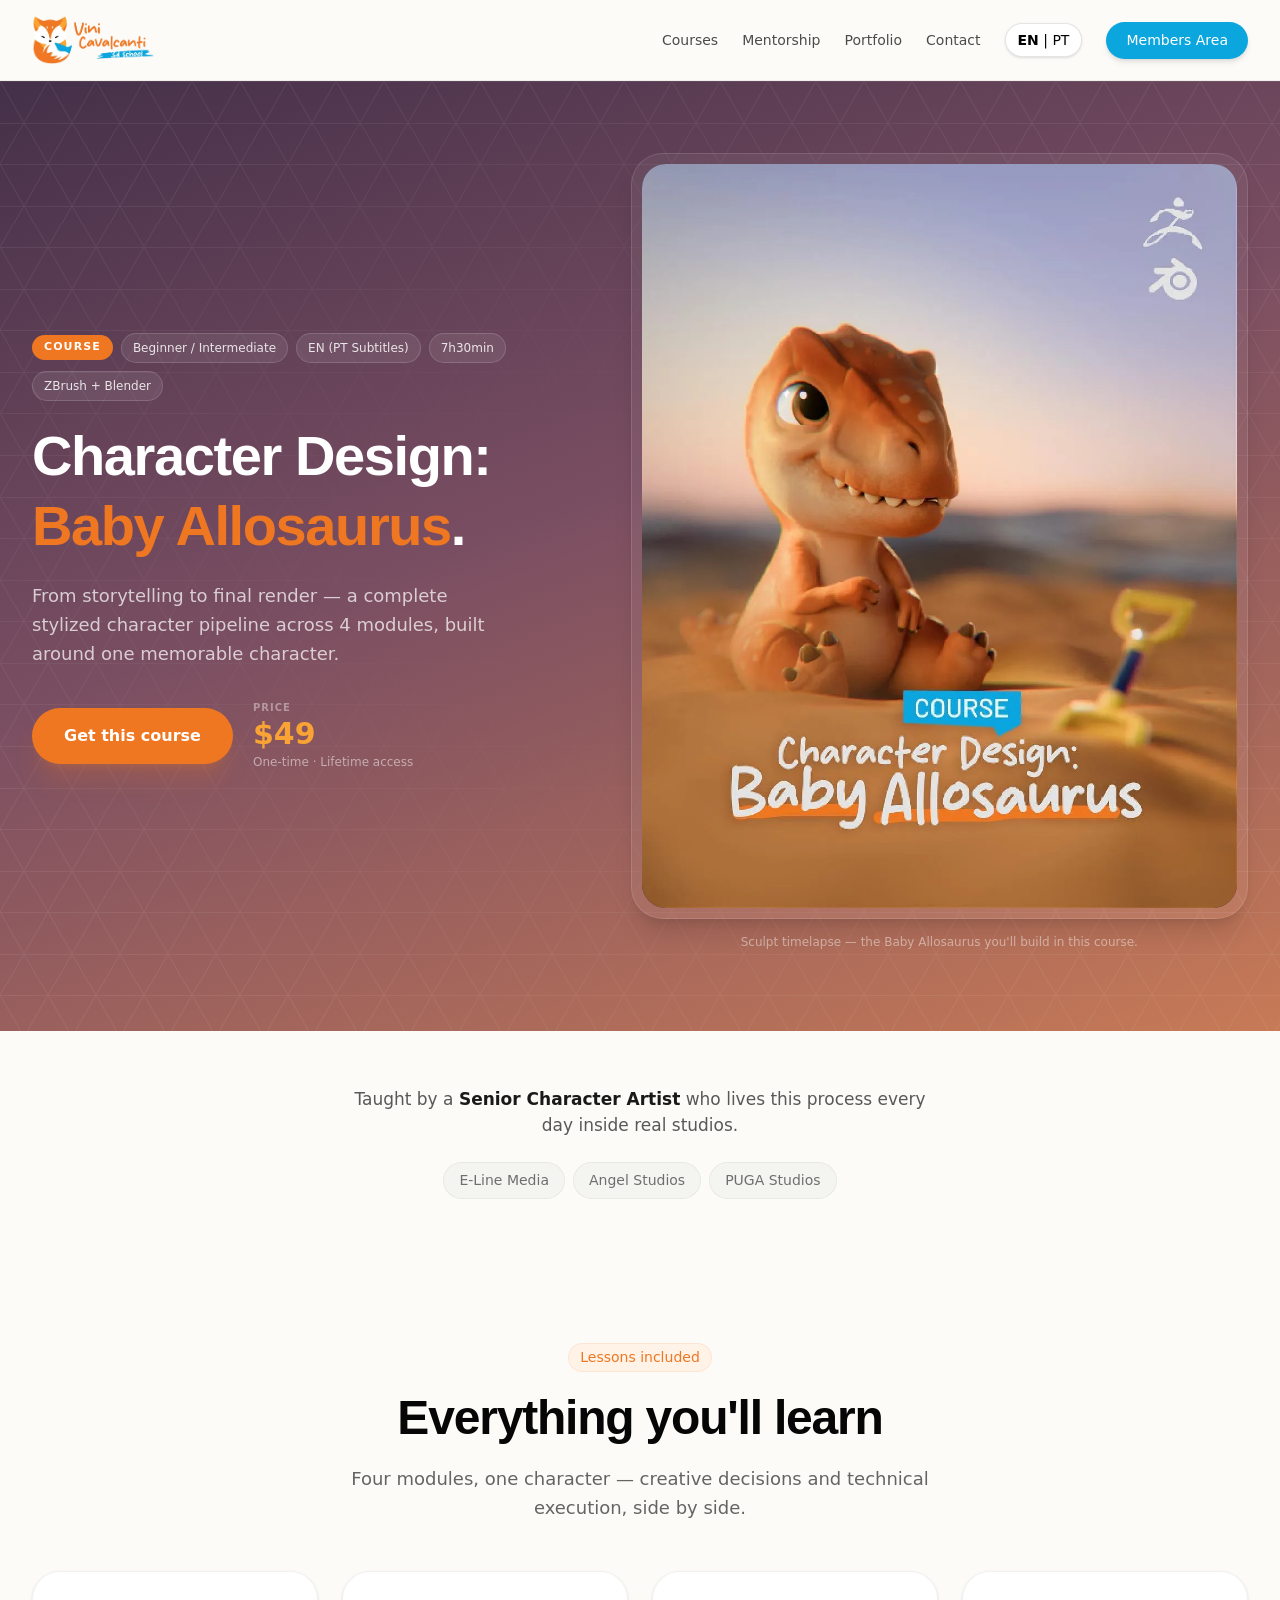
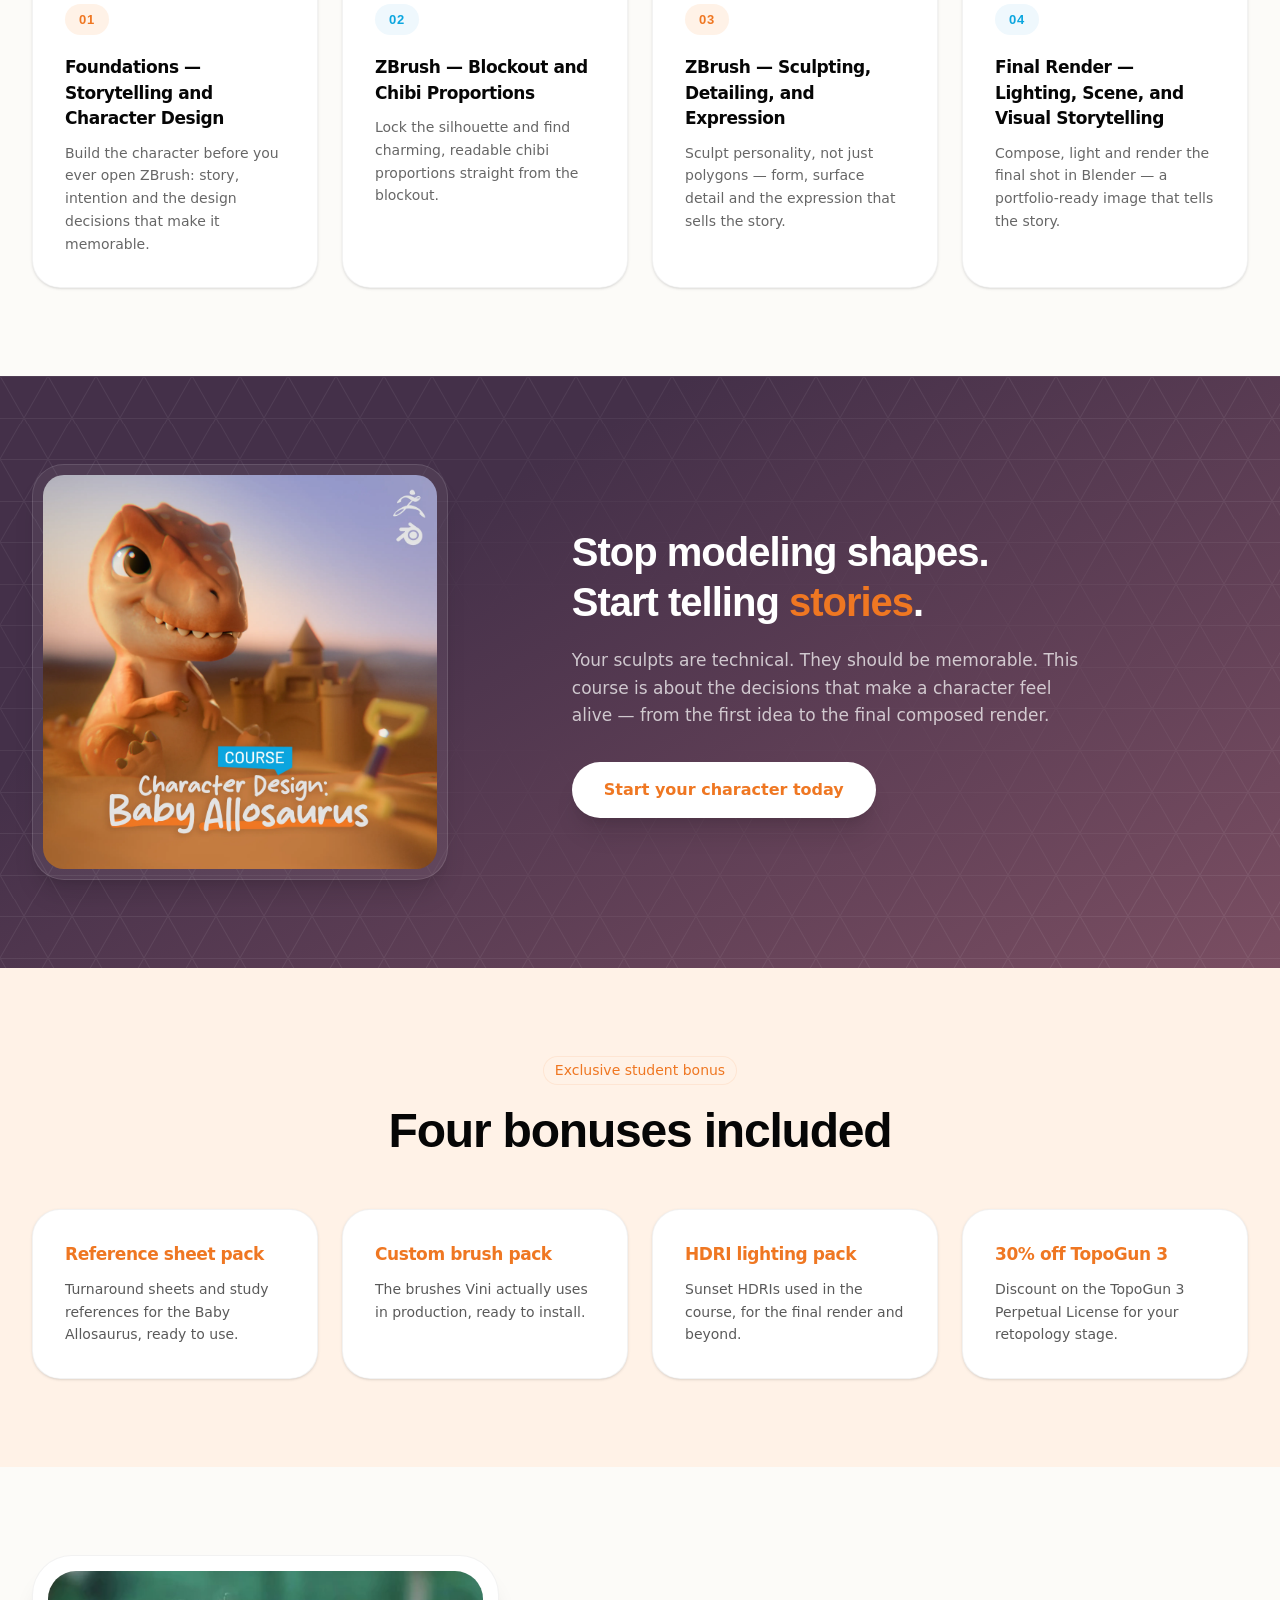
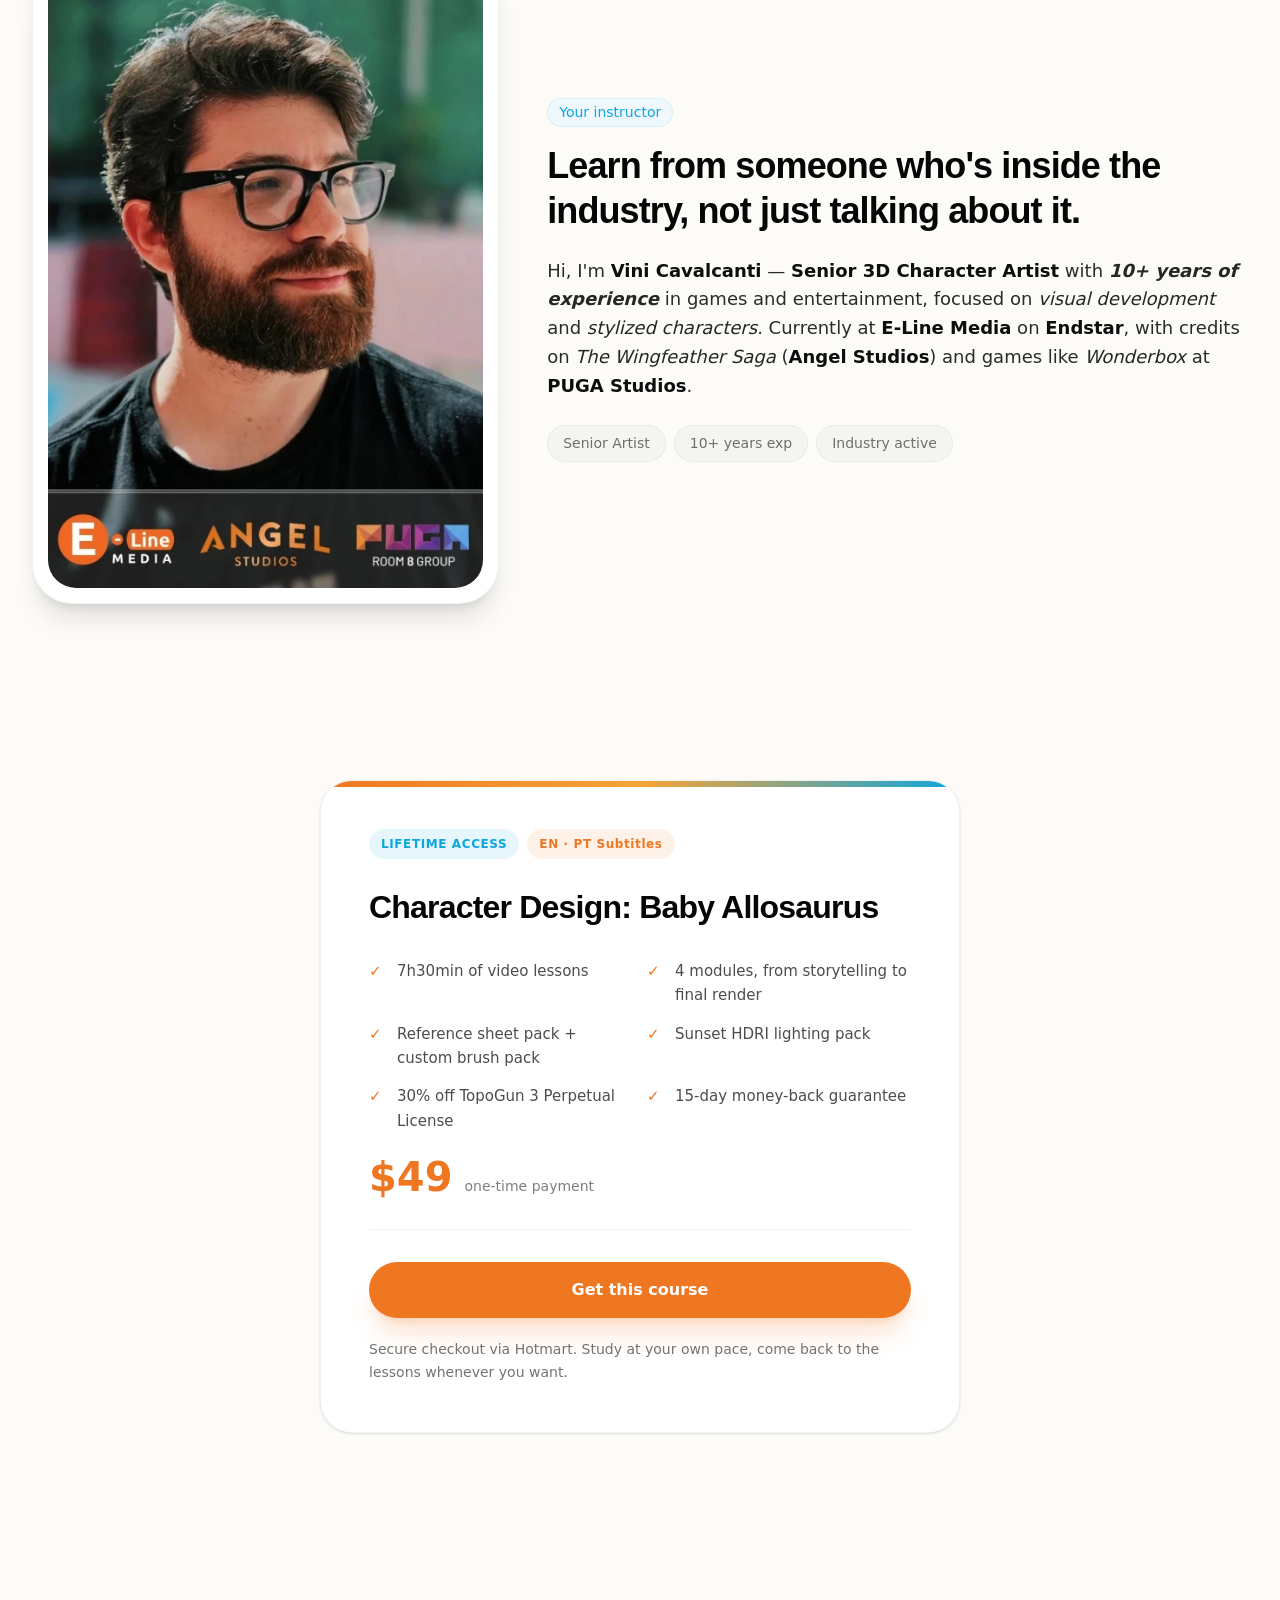
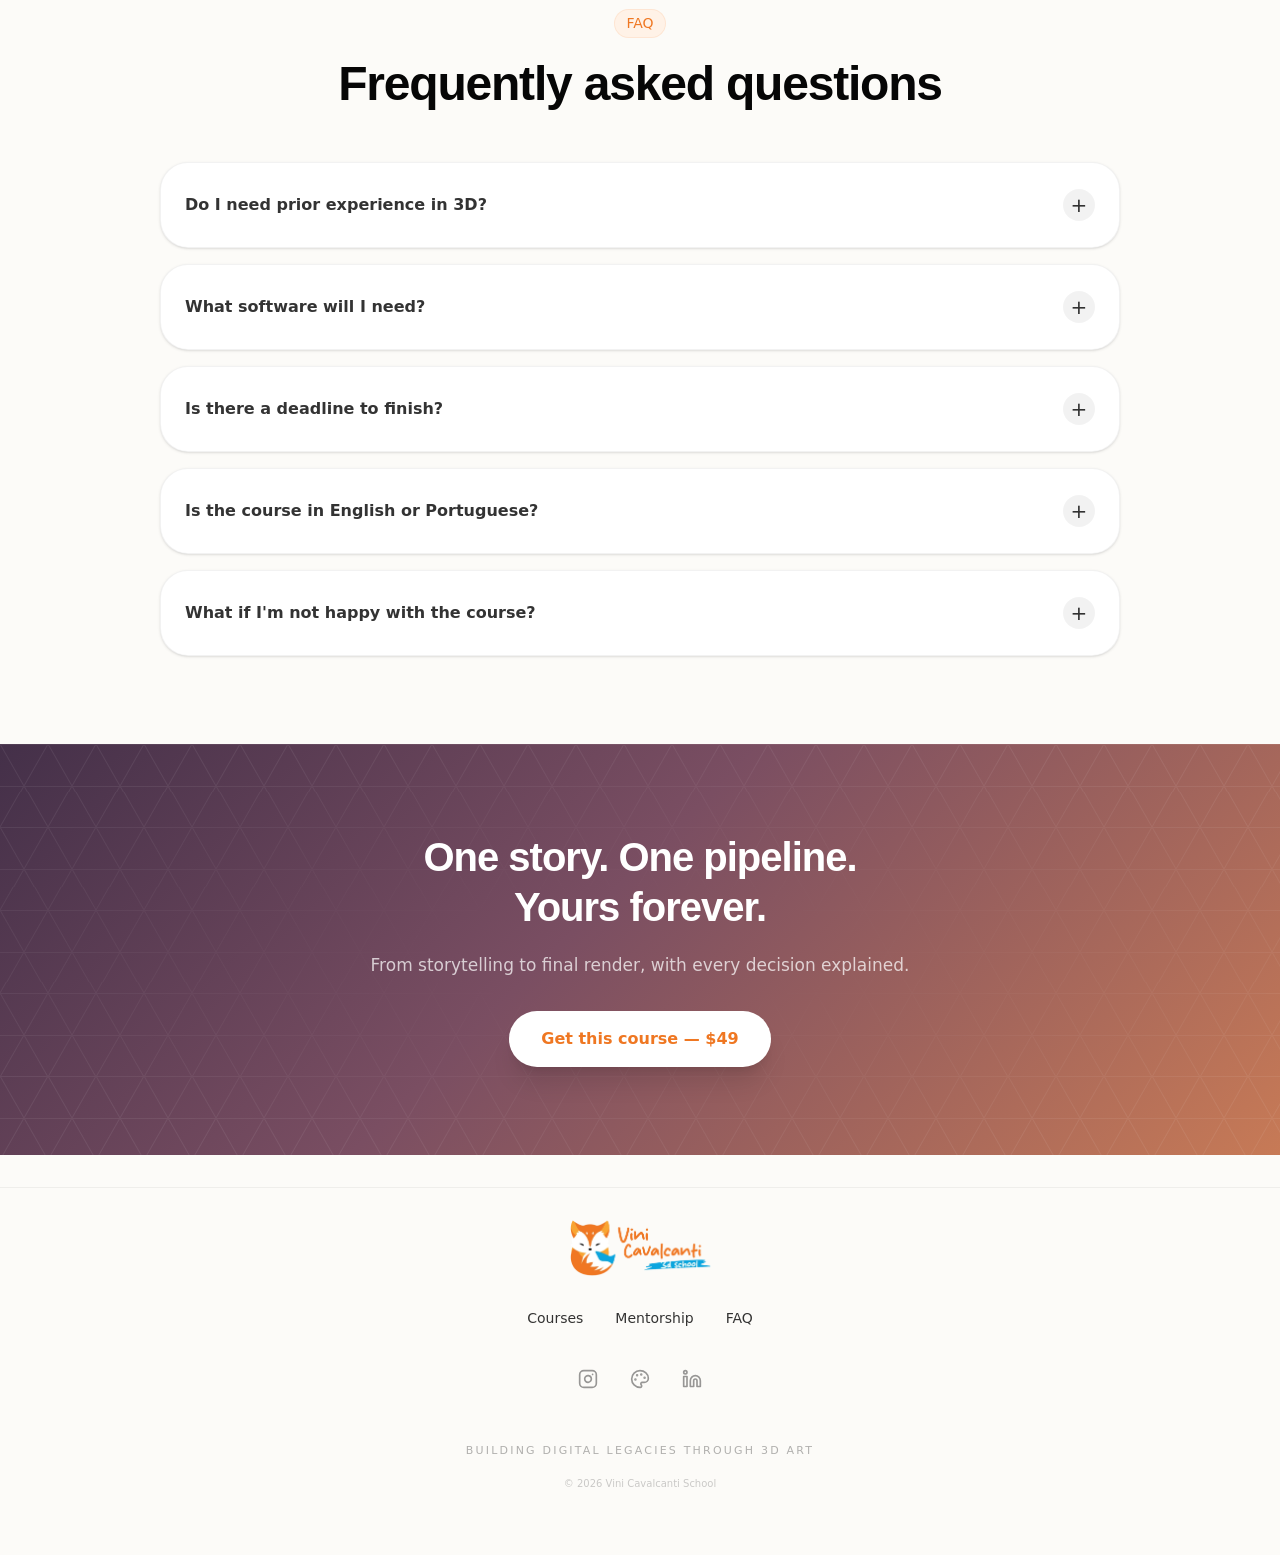
==== courses/character-design-baby-allosaurus/index.html @ b0a955a3 "feat: hard-block non-PageView fbq events at the source with pixel wrapper Co-Authored-By: Claude Fab" ====
<!DOCTYPE html>
<html lang="en">
<head>
  <meta charset="UTF-8">
  <meta name="viewport" content="width=device-width, initial-scale=1.0">
  <title>Character Design: Baby Allosaurus | Vini Cavalcanti School</title>
  <meta name="description" content="From storytelling to final render, a complete stylized character pipeline across 4 modules. Taught by Senior Character Artist Vini Cavalcanti.">
  <meta name="author" content="Vini Cavalcanti">

  <!-- Open Graph -->
  <meta property="og:type" content="website">
  <meta property="og:title" content="Character Design: Baby Allosaurus | Vini Cavalcanti School">
  <meta property="og:description" content="From storytelling to final render, a complete stylized character pipeline across 4 modules.">
  <meta property="og:image" content="images/Cover.webp">
  <meta property="twitter:card" content="summary_large_image">
  <meta property="twitter:title" content="Character Design: Baby Allosaurus | Vini Cavalcanti School">
  <meta property="twitter:description" content="From storytelling to final render, a complete stylized character pipeline across 4 modules.">

  <link rel="icon" type="image/png" href="images/favicon_vini_cavalcanti.png">

  <link rel="preload" href="fonts/inter-400.woff2" as="font" type="font/woff2" crossorigin>
  <link rel="preload" href="fonts/inter-600.woff2" as="font" type="font/woff2" crossorigin>
  <link rel="preload" href="fonts/outfit-700.woff2" as="font" type="font/woff2" crossorigin>
  <link rel="stylesheet" href="css/styles.css">

  <script type="application/ld+json">
  {
    "@context": "https://schema.org",
    "@type": "Course",
    "name": "Character Design: Baby Allosaurus",
    "description": "From storytelling to final render, a complete stylized character pipeline across 4 modules.",
    "provider": {
      "@type": "EducationalOrganization",
      "name": "Vini Cavalcanti School",
      "url": "https://vinicavalcanti.com"
    },
    "inLanguage": "en",
    "availableLanguage": ["en", "pt"]
  }
  </script>
<!-- Meta Pixel Code -->
<script>
if (window.location.hostname === 'vinicavalcanti.com' || window.location.hostname.endsWith('.vinicavalcanti.com')) {
!function(f,b,e,v,n,t,s)
{if(f.fbq)return;n=f.fbq=function(){n.callMethod?
n.callMethod.apply(n,arguments):n.queue.push(arguments)};
if(!f._fbq)f._fbq=n;n.push=n;n.loaded=!0;n.version='2.0';
n.queue=[];t=b.createElement(e);t.async=!0;
t.src=v;s=b.getElementsByTagName(e)[0];
s.parentNode.insertBefore(t,s)}(window, document,'script',
'https://connect.facebook.net/en_US/fbevents.js');
fbq('init', '999436976070756');
fbq('track', 'PageView');
(function() {
  var _fbq = window.fbq;
  window.fbq = function() {
    if (arguments[0] === 'track' && arguments[1] !== 'PageView') return;
    return _fbq.apply(this, arguments);
  };
  for (var k in _fbq) { window.fbq[k] = _fbq[k]; }
})();
}
</script>
<noscript><img height="1" width="1" style="display:none"
src="https://www.facebook.com/tr?id=999436976070756&ev=PageView&noscript=1"
/></noscript>
<!-- End Meta Pixel Code -->
<!-- Google tag (gtag.js) -->
<script async src="https://www.googletagmanager.com/gtag/js?id=G-ZQB2W7YE9M"></script>
<script>
  window.dataLayer = window.dataLayer || [];
  function gtag(){dataLayer.push(arguments);}
  gtag('js', new Date());
  gtag('config', 'G-ZQB2W7YE9M');
</script>
</head>
<body>

<!-- SECTION: header (replica of vinicavalcanti.com root header) -->
<header class="site-header">
  <nav class="container site-header__nav" aria-label="Main navigation">
    <a href="../../" class="site-header__logo" id="nav-logo-link">
      <img src="../../images/logo_vini_cavalcanti_3D.webp" alt="Vini Cavalcanti School" width="180" height="48" loading="eager" fetchpriority="high" decoding="async">
    </a>
    <div class="site-header__links" id="site-nav-links">
      <a href="../../#courses" id="nav-link-courses">Courses</a>
      <a href="../../#mentorship" id="nav-link-mentorship">Mentorship</a>
      <a href="https://www.artstation.com/viniciuscavalcanti" id="nav-link-portfolio" target="_blank" rel="noopener noreferrer">Portfolio</a>
      <a href="../../#contact" id="nav-link-contact">Contact</a>
      <button class="site-header__lang" type="button">EN | PT</button>
      <a href="https://hotmart.com/en/club/vini-cavalcanti" id="nav-members-desktop" class="btn btn--members" target="_blank" rel="noopener noreferrer">Members Area</a>
    </div>
    <button class="site-header__burger" id="nav-burger" type="button" aria-label="Open menu" aria-expanded="false" aria-controls="mobile-menu">
      <svg xmlns="http://www.w3.org/2000/svg" width="24" height="24" viewBox="0 0 24 24" fill="none" stroke="currentColor" stroke-width="2" stroke-linecap="round" stroke-linejoin="round" aria-hidden="true"><path d="M4 5h16"></path><path d="M4 12h16"></path><path d="M4 19h16"></path></svg>
    </button>
  </nav>
  <div class="site-header__mobile" id="mobile-menu" hidden>
    <a href="../../#courses">Courses</a>
    <a href="../../#mentorship">Mentorship</a>
    <a href="https://www.artstation.com/viniciuscavalcanti" target="_blank" rel="noopener noreferrer">Portfolio</a>
    <a href="../../#contact">Contact</a>
    <a href="https://hotmart.com/en/club/vini-cavalcanti" class="btn btn--members" target="_blank" rel="noopener noreferrer">Members Area</a>
    <button class="site-header__lang" type="button">EN | PT</button>
  </div>
</header>

<main>

<!-- SECTION: hero (sunset course color, autoplay timelapse) -->
<section class="hero section--pattern-light">
  <div class="container hero__grid">
    <div class="hero__content reveal">
      <div class="hero__badges">
        <span class="eyebrow eyebrow--course">Course</span>
        <span class="badge badge--hero">Beginner / Intermediate</span>
        <span class="badge badge--hero">EN (PT Subtitles)</span>
        <span class="badge badge--hero">7h30min</span>
        <span class="badge badge--hero">ZBrush + Blender</span>
      </div>
      <h1 class="h-display">Character Design: <span class="accent-orange">Baby Allosaurus</span>.</h1>
      <p class="hero__sub">From storytelling to final render — a complete stylized character pipeline across 4 modules, built around one memorable character.</p>
      <div class="hero__cta-row">
        <a href="https://pay.hotmart.com/M105761103N?sck=lp_allosaurus" id="hero-buy" class="btn btn--primary" target="_blank" rel="noopener noreferrer">Get this course</a>
        <div class="hero__price">
          <span class="hero__price-label">Price</span>
          <span class="hero__price-value">$49</span>
          <span class="hero__price-note">One-time · Lifetime access</span>
        </div>
      </div>
    </div>
    <div class="hero__media reveal">
      <div class="video-frame video-frame--hero">
        <video autoplay muted loop playsinline preload="metadata" poster="images/Cover.webp" aria-label="Sculpting timelapse of the Baby Allosaurus character created in the course">
          <source src="images/Ad_Video_Timelapse.mp4" type="video/mp4">
        </video>
      </div>
      <p class="hero__media-caption">Sculpt timelapse — the Baby Allosaurus you'll build in this course.</p>
    </div>
  </div>
</section>

<!-- SECTION: studios (authority strip) -->
<section class="section section--compact studios">
  <div class="container reveal">
    <p class="studios__line">Taught by a <strong>Senior Character Artist</strong> who lives this process every day inside real studios.</p>
    <div class="studios__row">
      <span>E-Line Media</span>
      <span>Angel Studios</span>
      <span>PUGA Studios</span>
    </div>
  </div>
</section>

<!-- SECTION: modules (lessons included) -->
<section class="section" id="modules">
  <div class="container">
    <div class="section__head reveal">
      <span class="eyebrow eyebrow--orange">Lessons included</span>
      <h2 class="h-display">Everything you'll learn</h2>
      <p class="section__lead">Four modules, one character — creative decisions and technical execution, side by side.</p>
    </div>
    <div class="grid-4">
      <article class="card module-card reveal">
        <span class="module-card__num">01</span>
        <h3>Foundations — Storytelling and Character Design</h3>
        <p>Build the character before you ever open ZBrush: story, intention and the design decisions that make it memorable.</p>
      </article>
      <article class="card module-card module-card--blue reveal">
        <span class="module-card__num">02</span>
        <h3>ZBrush — Blockout and Chibi Proportions</h3>
        <p>Lock the silhouette and find charming, readable chibi proportions straight from the blockout.</p>
      </article>
      <article class="card module-card reveal">
        <span class="module-card__num">03</span>
        <h3>ZBrush — Sculpting, Detailing, and Expression</h3>
        <p>Sculpt personality, not just polygons — form, surface detail and the expression that sells the story.</p>
      </article>
      <article class="card module-card module-card--blue reveal">
        <span class="module-card__num">04</span>
        <h3>Final Render — Lighting, Scene, and Visual Storytelling</h3>
        <p>Compose, light and render the final shot in Blender — a portfolio-ready image that tells the story.</p>
      </article>
    </div>
  </div>
</section>

<!-- SECTION: identity (statement + render) -->
<section class="section section--navy section--pattern-light identity">
  <div class="container identity__grid">
    <div class="identity__media reveal">
      <img src="images/AD_BabyAllosaurus_Square.webp" alt="Final render of the Baby Allosaurus character created in the course" width="600" height="600" loading="lazy" decoding="async">
    </div>
    <div class="identity__body reveal">
      <h2 class="h-display">Stop modeling shapes.<br>Start telling <span class="accent-orange">stories</span>.</h2>
      <p>Your sculpts are technical. They should be memorable. This course is about the decisions that make a character feel alive — from the first idea to the final composed render.</p>
      <a href="https://pay.hotmart.com/M105761103N?sck=lp_allosaurus" class="btn btn--inverse" target="_blank" rel="noopener noreferrer">Start your character today</a>
    </div>
  </div>
</section>

<!-- SECTION: bonuses -->
<section class="section section--orange" id="bonuses">
  <div class="container">
    <div class="section__head reveal">
      <span class="eyebrow eyebrow--orange">Exclusive student bonus</span>
      <h2 class="h-display">Four bonuses included</h2>
    </div>
    <div class="grid-4">
      <article class="card bonus-card reveal">
        <h3>Reference sheet pack</h3>
        <p>Turnaround sheets and study references for the Baby Allosaurus, ready to use.</p>
      </article>
      <article class="card bonus-card reveal">
        <h3>Custom brush pack</h3>
        <p>The brushes Vini actually uses in production, ready to install.</p>
      </article>
      <article class="card bonus-card reveal">
        <h3>HDRI lighting pack</h3>
        <p>Sunset HDRIs used in the course, for the final render and beyond.</p>
      </article>
      <article class="card bonus-card reveal">
        <h3>30% off TopoGun 3</h3>
        <p>Discount on the TopoGun 3 Perpetual License for your retopology stage.</p>
      </article>
    </div>
  </div>
</section>

<!-- SECTION: instructor -->
<section class="section instructor" id="instructor">
  <div class="container instructor__grid">
    <div class="instructor__photo reveal">
      <img src="images/about_vini_photo.webp" alt="Vini Cavalcanti, Senior 3D Character Artist" width="490" height="760" loading="lazy" decoding="async">
    </div>
    <div class="instructor__body reveal">
      <span class="eyebrow eyebrow--blue">Your instructor</span>
      <h2 class="h-display">Learn from someone who's inside the industry, not just talking about it.</h2>
      <p class="instructor__bio">Hi, I'm <span class="accent-orange"><strong>Vini Cavalcanti</strong></span> — <strong>Senior 3D Character Artist</strong> with <strong><em>10+ years of experience</em></strong> in games and entertainment, focused on <em>visual development</em> and <em>stylized characters</em>. Currently at <strong>E-Line Media</strong> on <strong>Endstar</strong>, with credits on <em>The Wingfeather Saga</em> (<strong>Angel Studios</strong>) and games like <em>Wonderbox</em> at <strong>PUGA Studios</strong>.</p>
      <div class="instructor__pills">
        <span>Senior Artist</span>
        <span>10+ years exp</span>
        <span>Industry active</span>
      </div>
    </div>
  </div>
</section>

<!-- SECTION: pricing -->
<section class="section" id="pricing">
  <div class="container pricing">
    <div class="card card--lg pricing__card reveal">
      <div class="pricing__badges">
        <span class="badge badge--limited">Lifetime access</span>
        <span class="badge badge--oneonone">EN · PT Subtitles</span>
      </div>
      <h3>Character Design: Baby Allosaurus</h3>
      <ul class="pricing__includes">
        <li>7h30min of video lessons</li>
        <li>4 modules, from storytelling to final render</li>
        <li>Reference sheet pack + custom brush pack</li>
        <li>Sunset HDRI lighting pack</li>
        <li>30% off TopoGun 3 Perpetual License</li>
        <li>15-day money-back guarantee</li>
      </ul>
      <div class="pricing__price-row">
        <span class="pricing__price">$49</span>
        <span class="pricing__price-note">one-time payment</span>
      </div>
      <div class="pricing__cta">
        <a href="https://pay.hotmart.com/M105761103N?sck=lp_allosaurus" id="pricing-buy" class="btn btn--primary" target="_blank" rel="noopener noreferrer">Get this course</a>
      </div>
      <p class="pricing__scarcity">Secure checkout via Hotmart. Study at your own pace, come back to the lessons whenever you want.</p>
    </div>
  </div>
</section>

<!-- SECTION: faq -->
<section class="section faq" id="faq">
  <div class="container">
    <div class="section__head reveal">
      <span class="eyebrow eyebrow--orange">FAQ</span>
      <h2 class="h-display">Frequently asked questions</h2>
    </div>
    <div class="faq__list">
      <details class="faq__item reveal">
        <summary>Do I need prior experience in 3D? <span class="faq__icon">+</span></summary>
        <p class="faq__answer">The course is designed for beginner and intermediate artists. Basic familiarity with ZBrush navigation helps, but every creative and technical decision is explained step by step.</p>
      </details>
      <details class="faq__item reveal">
        <summary>What software will I need? <span class="faq__icon">+</span></summary>
        <p class="faq__answer">ZBrush for sculpting and Blender (free) for the final scene and render. The TopoGun 3 discount is a bonus for when you move into retopology — it's not needed to follow the lessons.</p>
      </details>
      <details class="faq__item reveal">
        <summary>Is there a deadline to finish? <span class="faq__icon">+</span></summary>
        <p class="faq__answer">No. After purchase, access is lifetime. Study at your own pace and come back to the content as many times as you want.</p>
      </details>
      <details class="faq__item reveal">
        <summary>Is the course in English or Portuguese? <span class="faq__icon">+</span></summary>
        <p class="faq__answer">The lessons are in English with Portuguese subtitles.</p>
      </details>
      <details class="faq__item reveal">
        <summary>What if I'm not happy with the course? <span class="faq__icon">+</span></summary>
        <p class="faq__answer">You have a 15-day money-back guarantee after purchase — plenty of time to explore the content and decide whether it's the right fit for you.</p>
      </details>
    </div>
  </div>
</section>

<!-- SECTION: final-cta -->
<section class="section final-cta final-cta--band section--pattern-light">
  <div class="container reveal">
    <h2 class="h-display">One story. One pipeline.<br>Yours forever.</h2>
    <p>From storytelling to final render, with every decision explained.</p>
    <div class="final-cta__row">
      <a href="https://pay.hotmart.com/M105761103N?sck=lp_allosaurus" id="final-buy" class="btn btn--inverse" target="_blank" rel="noopener noreferrer">Get this course — $49</a>
    </div>
  </div>
</section>

</main>

<!-- SECTION: footer (replica of vinicavalcanti.com root footer) -->
<footer class="site-footer">
  <div class="container site-footer__inner">
    <img src="images/logo_vini_cavalcanti_3D.webp" alt="Vini Cavalcanti School" class="site-footer__logo" width="180" height="56" loading="lazy" decoding="async">
    <div class="site-footer__links">
      <a href="https://vinicavalcanti.com/#courses">Courses</a>
      <a href="https://vinicavalcanti.com/#mentorship">Mentorship</a>
      <a href="https://vinicavalcanti.com/#faq">FAQ</a>
    </div>
    <div class="site-footer__social">
      <a href="https://www.instagram.com/vinicavalcntiart" aria-label="Instagram" title="Instagram" target="_blank" rel="noopener noreferrer">
        <svg xmlns="http://www.w3.org/2000/svg" width="20" height="20" viewBox="0 0 24 24" fill="none" stroke="currentColor" stroke-width="2" stroke-linecap="round" stroke-linejoin="round" aria-hidden="true"><rect width="20" height="20" x="2" y="2" rx="5" ry="5"></rect><path d="M16 11.37A4 4 0 1 1 12.63 8 4 4 0 0 1 16 11.37z"></path><line x1="17.5" x2="17.51" y1="6.5" y2="6.5"></line></svg>
      </a>
      <a href="https://www.artstation.com/viniciuscavalcanti" aria-label="ArtStation" title="ArtStation" target="_blank" rel="noopener noreferrer">
        <svg xmlns="http://www.w3.org/2000/svg" width="20" height="20" viewBox="0 0 24 24" fill="none" stroke="currentColor" stroke-width="2" stroke-linecap="round" stroke-linejoin="round" aria-hidden="true"><path d="M12 22a1 1 0 0 1 0-20 10 9 0 0 1 10 9 5 5 0 0 1-5 5h-2.25a1.75 1.75 0 0 0-1.4 2.8l.3.4a1.75 1.75 0 0 1-1.4 2.8z"></path><circle cx="13.5" cy="6.5" r=".5" fill="currentColor"></circle><circle cx="17.5" cy="10.5" r=".5" fill="currentColor"></circle><circle cx="6.5" cy="12.5" r=".5" fill="currentColor"></circle><circle cx="8.5" cy="7.5" r=".5" fill="currentColor"></circle></svg>
      </a>
      <a href="https://www.linkedin.com/in/vinicavalcnti" aria-label="LinkedIn" title="LinkedIn" target="_blank" rel="noopener noreferrer">
        <svg xmlns="http://www.w3.org/2000/svg" width="20" height="20" viewBox="0 0 24 24" fill="none" stroke="currentColor" stroke-width="2" stroke-linecap="round" stroke-linejoin="round" aria-hidden="true"><path d="M16 8a6 6 0 0 1 6 6v7h-4v-7a2 2 0 0 0-2-2 2 2 0 0 0-2 2v7h-4v-7a6 6 0 0 1 6-6z"></path><rect width="4" height="12" x="2" y="9"></rect><circle cx="4" cy="4" r="2"></circle></svg>
      </a>
    </div>
    <div class="site-footer__tagline">Building Digital Legacies through 3D Art</div>
    <div class="site-footer__copy">© 2026 Vini Cavalcanti School</div>
  </div>
</footer>

<!-- SECTION: sticky-cta (mobile) -->
<div class="sticky-cta" id="sticky-cta" hidden>
  <div class="sticky-cta__price">
    <span class="sticky-cta__label">Baby Allosaurus course</span>
    <span class="sticky-cta__value">$49</span>
  </div>
  <a href="https://pay.hotmart.com/M105761103N?sck=lp_allosaurus" class="btn btn--primary btn--sm" target="_blank" rel="noopener noreferrer">Get this course</a>
</div>

<script src="js/main.js" defer></script>
<script src="js/i18n.js" defer></script>
<script src="js/tracking-params.js" defer></script>
</body>
</html>
---- courses/character-design-baby-allosaurus/css/styles.css ----
/* ================================================================================
   Vini Cavalcanti School — Character Design: Baby Allosaurus Landing Page
   Design tokens extracted from vinicavalcanti.com root CSS.
   Course-specific sunset tokens sampled from the Baby Allosaurus ad set (dusk purple to sunset orange).
   DO NOT change token values without authorization. See AI-STUDIO.md.
   ================================================================================ */

/* SECTION: fonts ----------------------------------------------------------------- */
@font-face { font-family: 'Inter'; font-style: normal; font-weight: 400; font-display: swap; src: url('../fonts/inter-400.woff2') format('woff2'); }
@font-face { font-family: 'Inter'; font-style: normal; font-weight: 500; font-display: swap; src: url('../fonts/inter-500.woff2') format('woff2'); }
@font-face { font-family: 'Inter'; font-style: normal; font-weight: 600; font-display: swap; src: url('../fonts/inter-600.woff2') format('woff2'); }
@font-face { font-family: 'Inter'; font-style: normal; font-weight: 700; font-display: swap; src: url('../fonts/inter-700.woff2') format('woff2'); }
@font-face { font-family: 'Outfit'; font-style: normal; font-weight: 400; font-display: swap; src: url('../fonts/outfit-400.woff2') format('woff2'); }
@font-face { font-family: 'Outfit'; font-style: normal; font-weight: 500; font-display: swap; src: url('../fonts/outfit-500.woff2') format('woff2'); }
@font-face { font-family: 'Outfit'; font-style: normal; font-weight: 600; font-display: swap; src: url('../fonts/outfit-600.woff2') format('woff2'); }
@font-face { font-family: 'Outfit'; font-style: normal; font-weight: 700; font-display: swap; src: url('../fonts/outfit-700.woff2') format('woff2'); }

/* SECTION: design-tokens ---------------------------------------------------------- */
:root {
  /* Colors (root: vinicavalcanti.com — immutable) */
  --color-orange: #EF7722;
  --color-orange-hover: #d9661b;
  --color-orange-soft: #FFF2E7;
  --color-orange-grad-end: #F9A335;
  --color-blue: #0CA6DF;
  --color-blue-hover: #0995c9;
  --color-blue-soft: #EFF8FD;
  --color-blue-grad-end: #7ACEEE;
  --color-bg: #FCFBF8;
  --color-bg-input: #FAFAF8;
  --color-pill: #F5F5F2;
  --color-pill-alt: #F4F4F1;
  --color-white: #ffffff;
  --color-text: #060606;
  --color-body: #2b2b2b;

  /* Course-specific sunset tokens (sampled from Baby Allosaurus ad set: dusk purple -> sunset orange) */
  --color-navy: #7A4E62;
  --color-navy-deep: #443049;
  --color-navy-light: #C77A56;

  /* Typography */
  --font-sans: 'Inter', ui-sans-serif, system-ui, sans-serif;
  --font-display: 'Outfit', sans-serif;
  --tracking-tight: -0.025em;
  --tracking-wider: 0.05em;
  --tracking-widest: 0.1em;
  --leading-tight: 1.25;
  --leading-relaxed: 1.625;
  --leading-body: 1.6;

  /* Radii */
  --radius-card: 28px;
  --radius-card-lg: 32px;
  --radius-pill: 9999px;

  /* Shadows */
  --shadow-sm: 0 1px 3px 0 rgba(0,0,0,.1), 0 1px 2px -1px rgba(0,0,0,.1);
  --shadow-md: 0 4px 6px -1px rgba(0,0,0,.1), 0 2px 4px -2px rgba(0,0,0,.1);
  --shadow-lg: 0 10px 15px -3px rgba(0,0,0,.1), 0 4px 6px -4px rgba(0,0,0,.1);
  --shadow-xl: 0 20px 25px -5px rgba(0,0,0,.1), 0 8px 10px -6px rgba(0,0,0,.1);
  --shadow-orange: 0 20px 25px -5px rgba(239,119,34,.2), 0 8px 10px -6px rgba(239,119,34,.2);

  --max-w: 80rem; /* 7xl */
}

/* SECTION: base -------------------------------------------------------------------- */
*, *::before, *::after { box-sizing: border-box; margin: 0; padding: 0; }
html { scroll-behavior: smooth; -webkit-text-size-adjust: 100%; }
body {
  background: var(--color-bg);
  color: var(--color-text);
  font-family: var(--font-sans);
  line-height: 1.5;
  -webkit-font-smoothing: antialiased;
  -moz-osx-font-smoothing: grayscale;
}
img { display: block; max-width: 100%; height: auto; }
video { display: block; max-width: 100%; height: auto; }
a { color: inherit; text-decoration: none; }
ul { list-style: none; }
::selection { background: rgba(239,119,34,.1); color: var(--color-orange); }

.container {
  max-width: var(--max-w);
  margin-inline: auto;
  padding-inline: 1rem;
}
@media (min-width: 640px) { .container { padding-inline: 1.5rem; } }
@media (min-width: 1024px) { .container { padding-inline: 2rem; } }

/* SECTION: typography utilities ---------------------------------------------------- */
.h-display {
  font-family: var(--font-display);
  font-weight: 600;
  letter-spacing: var(--tracking-tight);
  line-height: var(--leading-tight);
}
.accent-orange { color: var(--color-orange); font-weight: 800; }
.eyebrow {
  display: inline-flex;
  border-radius: var(--radius-pill);
  padding: 0.25rem 0.75rem;
  font-size: 0.75rem;
  font-weight: 500;
}
@media (min-width: 640px) { .eyebrow { font-size: 0.875rem; } }
.eyebrow--blue { background: var(--color-blue-soft); color: var(--color-blue); box-shadow: inset 0 0 0 1px rgba(12,166,223,.1); }
.eyebrow--orange { background: var(--color-orange-soft); color: var(--color-orange); box-shadow: inset 0 0 0 1px rgba(239,119,34,.1); }
.eyebrow--course {
  background: var(--color-orange);
  color: var(--color-white);
  font-weight: 700;
  text-transform: uppercase;
  letter-spacing: var(--tracking-widest);
  font-size: 0.6875rem;
}

/* SECTION: badges ------------------------------------------------------------------- */
.badge {
  display: inline-flex;
  border-radius: var(--radius-pill);
  padding: 0.375rem 0.75rem;
  font-size: 10px;
  font-weight: 700;
  letter-spacing: var(--tracking-wider);
}
@media (min-width: 640px) { .badge { font-size: 0.75rem; } }
.badge--limited { background: rgba(12,166,223,.1); color: var(--color-blue); text-transform: uppercase; }
.badge--oneonone { background: rgba(239,119,34,.1); color: var(--color-orange); }
.badge--hero {
  background: rgba(255,255,255,.08);
  color: rgba(255,255,255,.85);
  box-shadow: inset 0 0 0 1px rgba(255,255,255,.15);
  font-weight: 500;
  letter-spacing: 0;
  font-size: 0.75rem;
}

/* SECTION: buttons ------------------------------------------------------------------ */
.btn {
  display: inline-block;
  border: 0;
  border-radius: var(--radius-pill);
  cursor: pointer;
  text-align: center;
  font-weight: 700;
  white-space: nowrap;
  min-height: 44px;
  transition: all .15s cubic-bezier(.4,0,.2,1);
}
.btn:active { transform: scale(.95); }
.btn--primary {
  background: var(--color-orange);
  color: var(--color-white);
  padding: 1rem 2rem;
  font-size: 1rem;
  box-shadow: var(--shadow-orange);
}
.btn--primary:hover { background: var(--color-orange-hover); transform: scale(1.05); }
.btn--inverse {
  background: var(--color-white);
  color: var(--color-orange);
  padding: 1rem 2rem;
  font-size: 1rem;
  box-shadow: var(--shadow-xl);
}
.btn--inverse:hover { background: var(--color-orange-soft); transform: scale(1.05); }
.btn--members {
  background: var(--color-blue);
  color: var(--color-white);
  padding: 0.5rem 1.25rem;
  font-size: 0.875rem;
  font-weight: 600;
  box-shadow: var(--shadow-md);
  min-height: 0;
}
.btn--members:hover { background: var(--color-blue-hover); box-shadow: var(--shadow-lg); }
.btn--sm { padding: 0.625rem 1.25rem; font-size: 0.875rem; }

/* SECTION: cards --------------------------------------------------------------------- */
.card {
  background: var(--color-white);
  border: 1px solid rgba(0,0,0,.05);
  border-radius: var(--radius-card);
  box-shadow: var(--shadow-sm);
}
.card--lg { border-radius: var(--radius-card-lg); }

/* SECTION: header (root replica) ------------------------------------------------------ */
.site-header {
  position: sticky;
  top: 0;
  z-index: 50;
  border-bottom: 1px solid rgba(0,0,0,.05);
  background: rgba(252,251,248,.95);
  backdrop-filter: blur(12px);
  -webkit-backdrop-filter: blur(12px);
}
.site-header__nav {
  display: flex;
  align-items: center;
  justify-content: space-between;
  padding-block: 0.75rem;
}
@media (min-width: 768px) { .site-header__nav { padding-block: 1rem; } }
.site-header__logo img { height: 2.5rem; width: auto; }
@media (min-width: 640px) { .site-header__logo img { height: 3rem; } }
.site-header__links { display: none; align-items: center; gap: 1.5rem; }
@media (min-width: 768px) { .site-header__links { display: flex; } }
.site-header__links > a {
  font-size: 0.875rem;
  font-weight: 500;
  color: rgba(0,0,0,.7);
  transition: color .15s;
}
.site-header__links > a:hover { color: var(--color-text); }
.site-header__links > a.btn--members { color: var(--color-white); }
.site-header__links > a.btn--members:hover { color: var(--color-white); }
.site-header__lang {
  border-radius: var(--radius-pill);
  border: 1px solid rgba(0,0,0,.1);
  background: var(--color-white);
  padding: 0.5rem 0.75rem;
  font-size: 0.875rem;
  font-family: var(--font-sans);
  box-shadow: var(--shadow-sm);
  cursor: pointer;
  transition: background .15s;
}
.site-header__lang:hover { background: rgba(0,0,0,.05); }
.site-header__burger {
  display: flex;
  border: 0;
  border-radius: 0.5rem;
  padding: 0.75rem;
  background: transparent;
  color: rgba(0,0,0,.7);
  cursor: pointer;
  transition: background .15s;
}
.site-header__burger:hover { background: rgba(0,0,0,.05); }
@media (min-width: 768px) { .site-header__burger { display: none; } }
.site-header__mobile {
  display: flex;
  flex-direction: column;
  gap: 0.25rem;
  padding: 0.5rem 1rem 1rem;
  border-top: 1px solid rgba(0,0,0,.05);
}
.site-header__mobile[hidden] { display: none; }
.site-header__mobile > a {
  padding: 0.75rem 0.5rem;
  font-size: 0.9375rem;
  font-weight: 500;
  color: rgba(0,0,0,.75);
  border-radius: 0.75rem;
}
.site-header__mobile > a:active { background: rgba(0,0,0,.05); }
.site-header__mobile .btn--members { margin-top: 0.5rem; text-align: center; }
.site-header__mobile .site-header__lang { margin-top: 0.5rem; align-self: center; }
@media (min-width: 768px) { .site-header__mobile { display: none !important; } }

/* SECTION: pattern overlay (triangle grid, light on navy) ------------------------------ */
.section--pattern-light { position: relative; overflow: hidden; }
.section--pattern-light > .container { position: relative; z-index: 1; }
.section--pattern-light::before {
  content: "";
  position: absolute;
  inset: 0;
  pointer-events: none;
  background-image: url("data:image/svg+xml,%3Csvg xmlns='http://www.w3.org/2000/svg' width='48' height='83.14'%3E%3Cpath d='M0 .5h48M0 42.07h48M0 0l48 83.14M48 0L0 83.14' stroke='%23FFFFFF' stroke-opacity='.07' fill='none'/%3E%3C/svg%3E");
  -webkit-mask-image: radial-gradient(ellipse 85% 75% at 50% 50%, transparent 15%, #000 70%);
  mask-image: radial-gradient(ellipse 85% 75% at 50% 50%, transparent 15%, #000 70%);
}

/* SECTION: hero -------------------------------------------------------------------------- */
.hero {
  background: linear-gradient(160deg, var(--color-navy-deep), var(--color-navy) 45%, var(--color-navy-light));
  color: var(--color-white);
  padding-block: 3rem 3.5rem;
}
@media (min-width: 768px) { .hero { padding-block: 4.5rem 5rem; } }
.hero__grid { display: grid; gap: 2.5rem; }
@media (min-width: 768px) {
  .hero__grid { grid-template-columns: 0.95fr 1.05fr; align-items: center; }
}
.hero__badges { display: flex; flex-wrap: wrap; align-items: center; gap: 0.5rem; margin-bottom: 1.25rem; }
.hero h1 {
  font-size: 2.25rem;
  max-width: 40rem;
  color: var(--color-white);
}
@media (min-width: 640px) { .hero h1 { font-size: 3rem; } }
@media (min-width: 1024px) { .hero h1 { font-size: 3.5rem; } }
.hero__sub {
  margin-top: 1.25rem;
  max-width: 30rem;
  font-size: 1rem;
  line-height: var(--leading-relaxed);
  color: rgba(255,255,255,.72);
}
@media (min-width: 640px) { .hero__sub { font-size: 1.125rem; } }
.hero__cta-row {
  margin-top: 2rem;
  display: flex;
  flex-wrap: wrap;
  align-items: center;
  gap: 1.25rem;
}
.hero__price { display: flex; flex-direction: column; }
.hero__price-label {
  font-size: 10px;
  font-weight: 700;
  text-transform: uppercase;
  letter-spacing: var(--tracking-widest);
  color: rgba(255,255,255,.4);
  margin-bottom: 0.25rem;
}
.hero__price-value { font-size: 1.875rem; font-weight: 700; color: var(--color-orange-grad-end); line-height: 1; }
.hero__price-note { font-size: 0.75rem; color: rgba(255,255,255,.5); margin-top: 0.25rem; }
.hero__media { position: relative; }
.video-frame {
  background: rgba(255,255,255,.06);
  border: 1px solid rgba(255,255,255,.12);
  border-radius: var(--radius-card-lg);
  padding: 10px;
  box-shadow: var(--shadow-xl);
}
.video-frame video {
  width: 100%;
  border-radius: calc(var(--radius-card-lg) - 8px);
  background: var(--color-navy-deep);
}
.hero__media-caption {
  margin-top: 0.875rem;
  text-align: center;
  font-size: 0.75rem;
  color: rgba(255,255,255,.45);
}

/* SECTION: sections & layout ----------------------------------------------------------- */
.section { padding-block: 4rem; }
@media (min-width: 640px) { .section { padding-block: 5.5rem; } }
.section--compact { padding-block: 2.5rem; }
@media (min-width: 640px) { .section--compact { padding-block: 3.5rem; } }
.section--orange { background: var(--color-orange-soft); }
.section--navy {
  background: linear-gradient(150deg, var(--color-navy-deep) 30%, var(--color-navy));
  color: var(--color-white);
}
.section__head { text-align: center; margin-bottom: 3rem; }
.section__head h2 { font-size: 1.875rem; }
@media (min-width: 640px) { .section__head h2 { font-size: 2.25rem; } }
@media (min-width: 1024px) { .section__head h2 { font-size: 3rem; } }
.section__head .eyebrow { margin-bottom: 1rem; }
.section__lead {
  margin: 1rem auto 0;
  max-width: 42rem;
  font-size: 1.125rem;
  color: rgba(0,0,0,.6);
  line-height: var(--leading-relaxed);
}
.grid-4 { display: grid; gap: 1.5rem; }
@media (min-width: 640px) { .grid-4 { grid-template-columns: repeat(2, 1fr); } }
@media (min-width: 1024px) { .grid-4 { grid-template-columns: repeat(4, 1fr); } }

/* SECTION: studios ----------------------------------------------------------------------- */
.studios .container { text-align: center; }
.studios__line {
  font-size: 1.0625rem;
  color: rgba(0,0,0,.65);
  max-width: 36rem;
  margin-inline: auto;
}
.studios__line strong { color: rgba(0,0,0,.9); font-weight: 700; }
.studios__row {
  margin-top: 1.5rem;
  display: flex;
  flex-wrap: wrap;
  justify-content: center;
  gap: 0.5rem;
  font-size: 0.75rem;
  font-weight: 500;
  color: rgba(0,0,0,.55);
}
@media (min-width: 640px) { .studios__row { font-size: 0.875rem; } }
.studios__row span {
  border-radius: var(--radius-pill);
  background: var(--color-pill-alt);
  padding: 0.5rem 1rem;
  box-shadow: inset 0 0 0 1px rgba(0,0,0,.05);
}

/* SECTION: modules ------------------------------------------------------------------------- */
.module-card { padding: 2rem; }
.module-card__num {
  display: inline-flex;
  font-family: var(--font-display);
  font-size: 0.8125rem;
  font-weight: 700;
  letter-spacing: var(--tracking-wider);
  color: var(--color-orange);
  background: var(--color-orange-soft);
  border-radius: var(--radius-pill);
  padding: 0.375rem 0.875rem;
  margin-bottom: 1.25rem;
}
.module-card--blue .module-card__num { color: var(--color-blue); background: var(--color-blue-soft); }
.module-card h3 { font-size: 1.0625rem; font-weight: 600; letter-spacing: var(--tracking-tight); }
.module-card p { margin-top: 0.625rem; font-size: 0.875rem; line-height: var(--leading-relaxed); color: rgba(0,0,0,.6); }

/* SECTION: identity --------------------------------------------------------------------------- */
.identity__grid { display: grid; grid-template-columns: minmax(0, 1fr); gap: 2.5rem; align-items: center; }
@media (min-width: 768px) { .identity__grid { grid-template-columns: 0.85fr 1.15fr; } }
.identity__media img {
  border-radius: var(--radius-card-lg);
  border: 1px solid rgba(255,255,255,.12);
  background: rgba(255,255,255,.06);
  padding: 10px;
  box-shadow: var(--shadow-xl);
  max-width: min(26rem, 100%);
  margin-inline: auto;
}
@media (min-width: 768px) { .identity__media img { margin-inline: 0; } }
.identity__body h2 { font-size: 1.875rem; color: var(--color-white); }
@media (min-width: 640px) { .identity__body h2 { font-size: 2.5rem; } }
.identity__body p {
  margin-top: 1.25rem;
  max-width: 32rem;
  font-size: 1.0625rem;
  line-height: var(--leading-relaxed);
  color: rgba(255,255,255,.72);
}
.identity__body .btn { margin-top: 2rem; }

/* SECTION: bonuses ------------------------------------------------------------------------------ */
.bonus-card { padding: 2rem; }
.bonus-card h3 { font-size: 1.0625rem; font-weight: 700; letter-spacing: var(--tracking-tight); color: var(--color-orange); }
.bonus-card p { margin-top: 0.625rem; font-size: 0.875rem; line-height: var(--leading-relaxed); color: rgba(0,0,0,.65); }

/* SECTION: instructor ---------------------------------------------------------------------------- */
.instructor__grid { display: grid; gap: 3rem; align-items: center; }
@media (min-width: 768px) { .instructor__grid { grid-template-columns: 0.8fr 1.2fr; } }
.instructor__photo {
  background: var(--color-white);
  border: 1px solid rgba(0,0,0,.05);
  border-radius: 40px;
  padding: 10px;
  box-shadow: var(--shadow-xl);
  width: fit-content;
  margin-inline: auto;
  max-width: 24rem;
}
@media (min-width: 640px) { .instructor__photo { padding: 15px; } }
@media (min-width: 768px) { .instructor__photo { margin-inline: 0; max-width: none; } }
.instructor__photo img { border-radius: 28px; }
.instructor__body h2 { font-size: 1.875rem; margin-top: 1rem; }
@media (min-width: 640px) { .instructor__body h2 { font-size: 2.25rem; } }
.instructor__bio {
  margin-top: 1.5rem;
  font-size: 18px;
  line-height: var(--leading-body);
  color: var(--color-body);
}
.instructor__bio strong { font-weight: 700; color: rgba(0,0,0,.95); }
.instructor__bio em { font-style: italic; color: rgba(0,0,0,.85); }
.instructor__pills { margin-top: 1.5rem; display: flex; flex-wrap: wrap; gap: 0.5rem; }
.instructor__pills span {
  border-radius: var(--radius-pill);
  background: var(--color-pill-alt);
  padding: 0.5rem 1rem;
  font-size: 0.75rem;
  font-weight: 500;
  color: rgba(0,0,0,.55);
  box-shadow: inset 0 0 0 1px rgba(0,0,0,.05);
}
@media (min-width: 640px) { .instructor__pills span { font-size: 0.875rem; } }

/* SECTION: pricing --------------------------------------------------------------------------------- */
.pricing { max-width: 44rem; margin-inline: auto; }
.pricing__card { padding: 2rem; position: relative; overflow: hidden; }
@media (min-width: 640px) { .pricing__card { padding: 3rem; } }
.pricing__card::before {
  content: "";
  position: absolute;
  top: 0; left: 0; right: 0;
  height: 6px;
  background: linear-gradient(to right, var(--color-orange), var(--color-orange-grad-end), var(--color-blue));
}
.pricing__badges { display: flex; flex-wrap: wrap; gap: 0.5rem; }
.pricing__card h3 {
  margin-top: 1.5rem;
  font-family: var(--font-display);
  font-size: 1.5rem;
  font-weight: 700;
  letter-spacing: var(--tracking-tight);
}
@media (min-width: 640px) { .pricing__card h3 { font-size: 2rem; } }
.pricing__includes { margin-top: 1.75rem; display: grid; gap: 0.875rem; }
@media (min-width: 640px) { .pricing__includes { grid-template-columns: repeat(2, 1fr); } }
.pricing__includes li {
  font-size: 0.9375rem;
  line-height: var(--leading-relaxed);
  color: rgba(0,0,0,.7);
  padding-left: 1.75rem;
  position: relative;
}
.pricing__includes li::before {
  content: "✓";
  position: absolute; left: 0;
  color: var(--color-orange);
  font-weight: 700;
}
.pricing__price-row { margin-top: 1.5rem; display: flex; align-items: baseline; gap: 0.75rem; }
.pricing__price { font-size: 2.5rem; font-weight: 700; color: var(--color-orange); line-height: 1; }
.pricing__price-note { font-size: 0.875rem; color: rgba(0,0,0,.5); }
.pricing__cta {
  margin-top: 2rem;
  padding-top: 2rem;
  border-top: 1px solid rgba(0,0,0,.05);
  display: flex;
  flex-direction: column;
  gap: 1rem;
}
.pricing__cta .btn { width: 100%; }
.pricing__scarcity {
  margin-top: 1.25rem;
  font-size: 0.875rem;
  color: rgba(0,0,0,.55);
  line-height: var(--leading-relaxed);
}

/* SECTION: faq ---------------------------------------------------------------------------------------- */
.faq .container { max-width: 64rem; }
.faq__list { display: flex; flex-direction: column; gap: 1rem; }
.faq__item {
  border-radius: var(--radius-card);
  border: 1px solid rgba(0,0,0,.05);
  background: var(--color-white);
  padding: 1.25rem 1.5rem;
  box-shadow: var(--shadow-sm);
  transition: box-shadow .15s;
}
.faq__item[open] { box-shadow: var(--shadow-md); }
.faq__item summary {
  display: flex;
  align-items: center;
  justify-content: space-between;
  gap: 1rem;
  cursor: pointer;
  list-style: none;
  font-weight: 600;
  color: rgba(0,0,0,.8);
  min-height: 44px;
  -webkit-tap-highlight-color: transparent;
}
.faq__item summary::-webkit-details-marker { display: none; }
.faq__icon {
  flex-shrink: 0;
  display: flex;
  align-items: center;
  justify-content: center;
  width: 2rem; height: 2rem;
  border-radius: var(--radius-pill);
  background: rgba(0,0,0,.05);
  font-size: 1.25rem;
  font-weight: 300;
  transition: transform .15s;
}
.faq__item[open] .faq__icon { transform: rotate(45deg); }
.faq__answer {
  margin-top: 1.25rem;
  padding-top: 1.25rem;
  border-top: 1px solid rgba(0,0,0,.05);
  font-size: 1rem;
  line-height: var(--leading-relaxed);
  color: rgba(0,0,0,.6);
}

/* SECTION: final-cta ------------------------------------------------------------------------------------ */
.final-cta { text-align: center; }
.final-cta--band {
  background: linear-gradient(135deg, var(--color-navy-deep), var(--color-navy) 45%, var(--color-navy-light));
  color: var(--color-white);
}
.final-cta h2 { font-size: 1.875rem; max-width: 38rem; margin-inline: auto; color: var(--color-white); }
@media (min-width: 640px) { .final-cta h2 { font-size: 2.5rem; } }
.final-cta p {
  margin: 1.25rem auto 0;
  max-width: 34rem;
  font-size: 1.0625rem;
  color: rgba(255,255,255,.72);
  line-height: var(--leading-relaxed);
}
.final-cta__row {
  margin-top: 2rem;
  display: flex;
  flex-direction: column;
  align-items: center;
  gap: 1rem;
}
@media (min-width: 640px) { .final-cta__row { flex-direction: row; justify-content: center; } }

/* SECTION: footer (root replica) -------------------------------------------------------------------------- */
.site-footer {
  padding-top: 2rem;
  padding-bottom: 4rem;
  font-size: 0.875rem;
  color: rgba(0,0,0,.5);
}
.site-footer__inner {
  border-top: 1px solid rgba(0,0,0,.05);
  padding-top: 2rem;
  display: flex;
  flex-direction: column;
  align-items: center;
  text-align: center;
}
.site-footer__logo { height: 3.5rem; width: auto; margin-bottom: 2rem; }
.site-footer__links {
  display: flex;
  flex-wrap: wrap;
  justify-content: center;
  gap: 1rem 2rem;
  margin-bottom: 2.5rem;
  color: rgba(0,0,0,.8);
  font-weight: 500;
}
.site-footer__links a { transition: color .15s; }
.site-footer__links a:hover { color: var(--color-orange); }
.site-footer__social {
  display: flex;
  align-items: center;
  gap: 2rem;
  margin-bottom: 3rem;
  color: rgba(0,0,0,.4);
}
.site-footer__social a { transition: color .15s, transform .15s; }
.site-footer__social a:hover { color: var(--color-blue); transform: scale(1.1); }
.site-footer__tagline {
  font-size: 11px;
  text-transform: uppercase;
  letter-spacing: 0.2em;
  color: rgba(0,0,0,.3);
  margin-bottom: 1rem;
}
.site-footer__copy { font-size: 10px; color: rgba(0,0,0,.2); }

/* SECTION: sticky-cta (mobile only) -------------------------------------------------------------------------- */
.sticky-cta {
  position: fixed;
  left: 0; right: 0; bottom: 0;
  z-index: 60;
  display: flex;
  align-items: center;
  justify-content: space-between;
  gap: 1rem;
  padding: 0.75rem 1rem calc(0.75rem + env(safe-area-inset-bottom));
  background: rgba(252,251,248,.95);
  backdrop-filter: blur(12px);
  -webkit-backdrop-filter: blur(12px);
  border-top: 1px solid rgba(0,0,0,.08);
  transform: translateY(110%);
  transition: transform .3s cubic-bezier(.4,0,.2,1);
}
.sticky-cta.is-visible { transform: none; }
.sticky-cta__price { display: flex; flex-direction: column; line-height: 1.2; }
.sticky-cta__label { font-size: 0.6875rem; font-weight: 500; color: rgba(0,0,0,.5); }
.sticky-cta__value { font-size: 1.25rem; font-weight: 700; color: var(--color-orange); }
@media (min-width: 768px) { .sticky-cta { display: none; } }

/* SECTION: hover-interactivity (pointer devices only) ----------------------------------------------------------- */
@media (hover: hover) {
  .card { transition: transform .3s cubic-bezier(.4,0,.2,1), box-shadow .3s cubic-bezier(.4,0,.2,1); }
  .module-card:hover, .bonus-card:hover {
    transform: translateY(-4px);
    box-shadow: var(--shadow-xl);
  }
  .module-card:hover .module-card__num { background: var(--color-orange); color: var(--color-white); }
  .module-card--blue:hover .module-card__num { background: var(--color-blue); color: var(--color-white); }
  .module-card__num { transition: background .2s, color .2s; }
  .studios__row span, .instructor__pills span { transition: background .2s, color .2s, box-shadow .2s; }
  .studios__row span:hover, .instructor__pills span:hover {
    background: var(--color-orange-soft);
    color: var(--color-orange);
    box-shadow: inset 0 0 0 1px rgba(239,119,34,.2);
  }
  .video-frame { transition: transform .3s cubic-bezier(.4,0,.2,1), box-shadow .3s cubic-bezier(.4,0,.2,1); }
  .video-frame--hero:hover { transform: translateY(-4px) rotate(-.5deg); box-shadow: var(--shadow-xl), var(--shadow-orange); }
  .identity__media img { transition: transform .3s cubic-bezier(.4,0,.2,1); }
  .identity__media img:hover { transform: rotate(1deg) scale(1.01); }
  .instructor__photo { transition: transform .3s cubic-bezier(.4,0,.2,1); }
  .instructor__photo:hover { transform: rotate(1deg) scale(1.01); }
  .faq__item:hover { box-shadow: var(--shadow-md); }
  .faq__item summary:hover .faq__icon { background: var(--color-orange-soft); color: var(--color-orange); }
}

/* Touch feedback (mobile) */
.card:active { transform: scale(.99); }

/* SECTION: reveal-animation ----------------------------------------------------------------------------------------- */
.reveal {
  opacity: 0;
  transform: translateY(16px);
  transition: opacity .5s cubic-bezier(.4,0,.2,1), transform .5s cubic-bezier(.4,0,.2,1);
}
.reveal.is-visible { opacity: 1; transform: none; }
@media (prefers-reduced-motion: reduce) {
  html { scroll-behavior: auto; }
  .reveal { opacity: 1; transform: none; transition: none; }
  .btn, .btn:hover, .btn:active { transform: none; }
  .card, .card:hover, .module-card:hover, .bonus-card:hover,
  .video-frame--hero:hover, .identity__media img:hover, .instructor__photo:hover { transform: none; transition: none; }
  .sticky-cta { transition: none; }
}

/* SECTION: focus-visible ---------------------------------------------------------------------------------------------- */
a:focus-visible, button:focus-visible, summary:focus-visible, video:focus-visible {
  outline: 2px solid var(--color-blue);
  outline-offset: 2px;
  border-radius: 8px;
}
.hero a:focus-visible, .identity a:focus-visible, .final-cta--band a:focus-visible { outline-color: var(--color-white); }
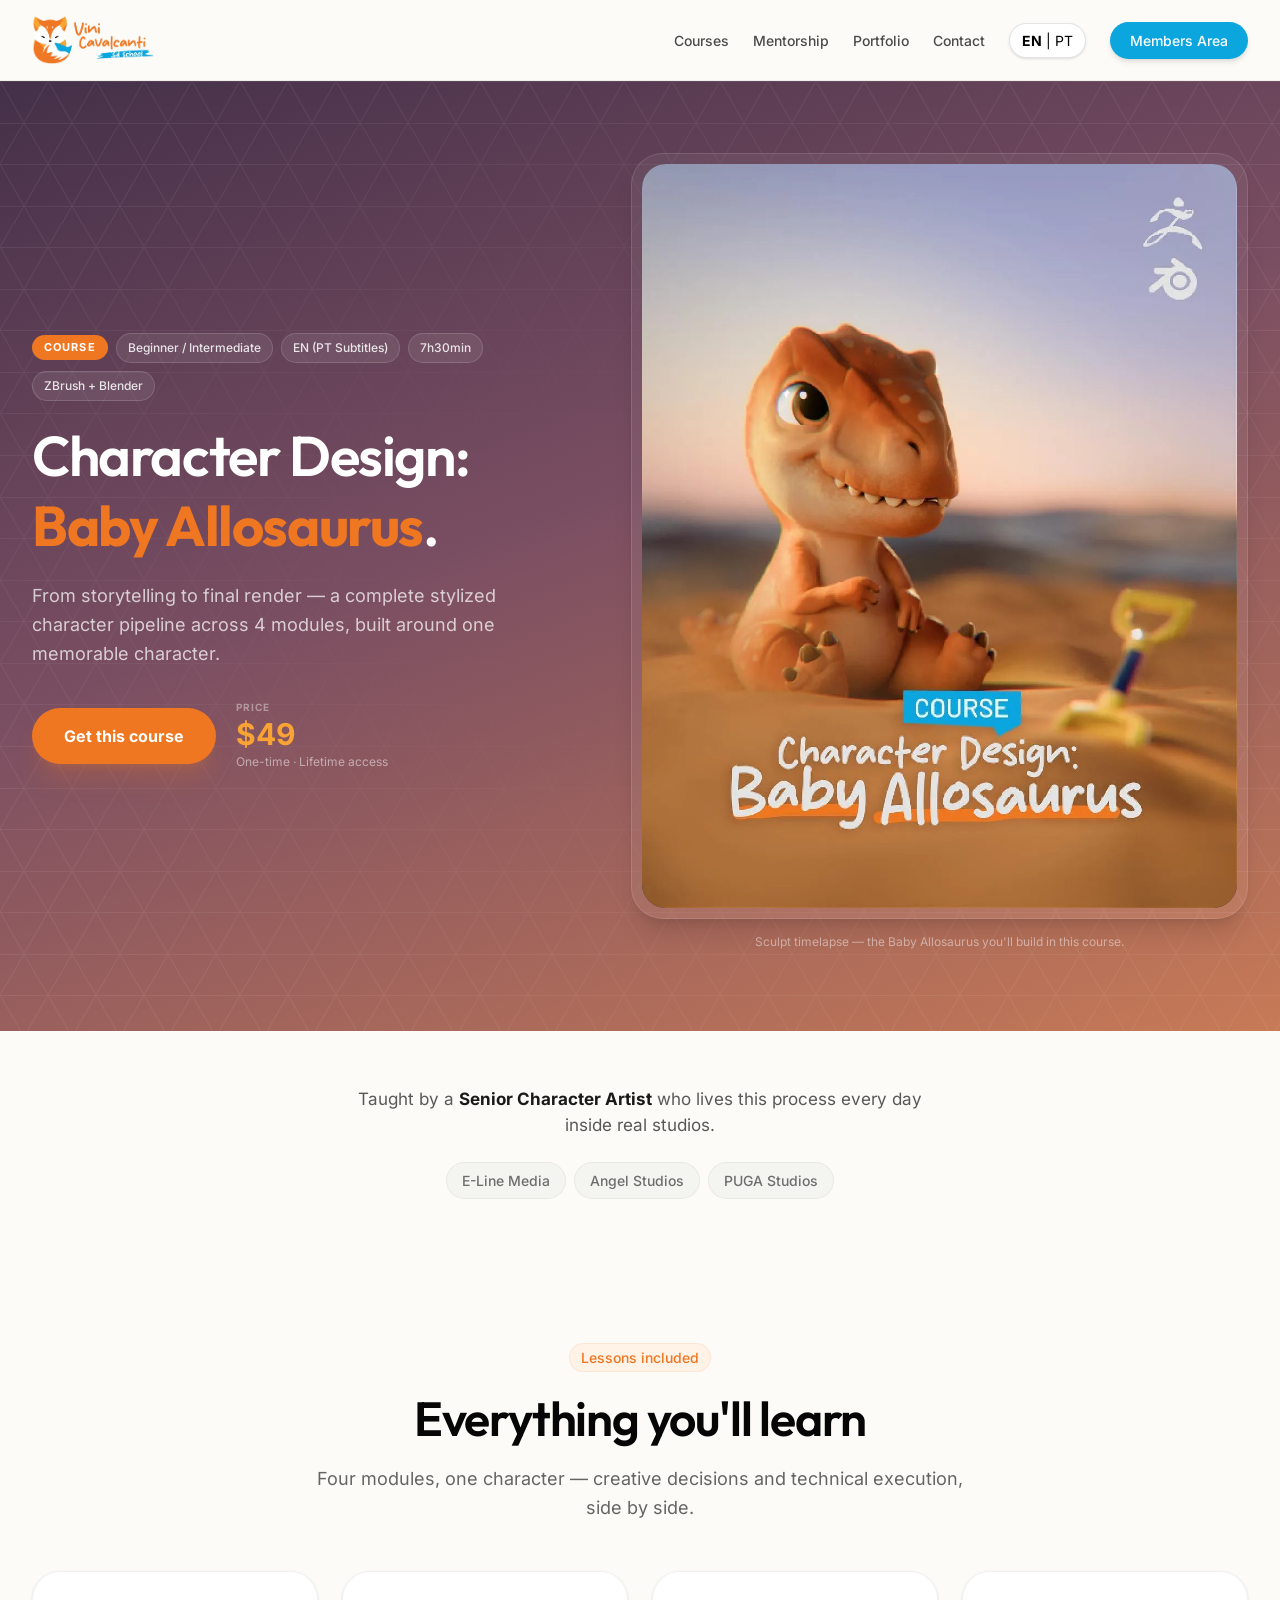
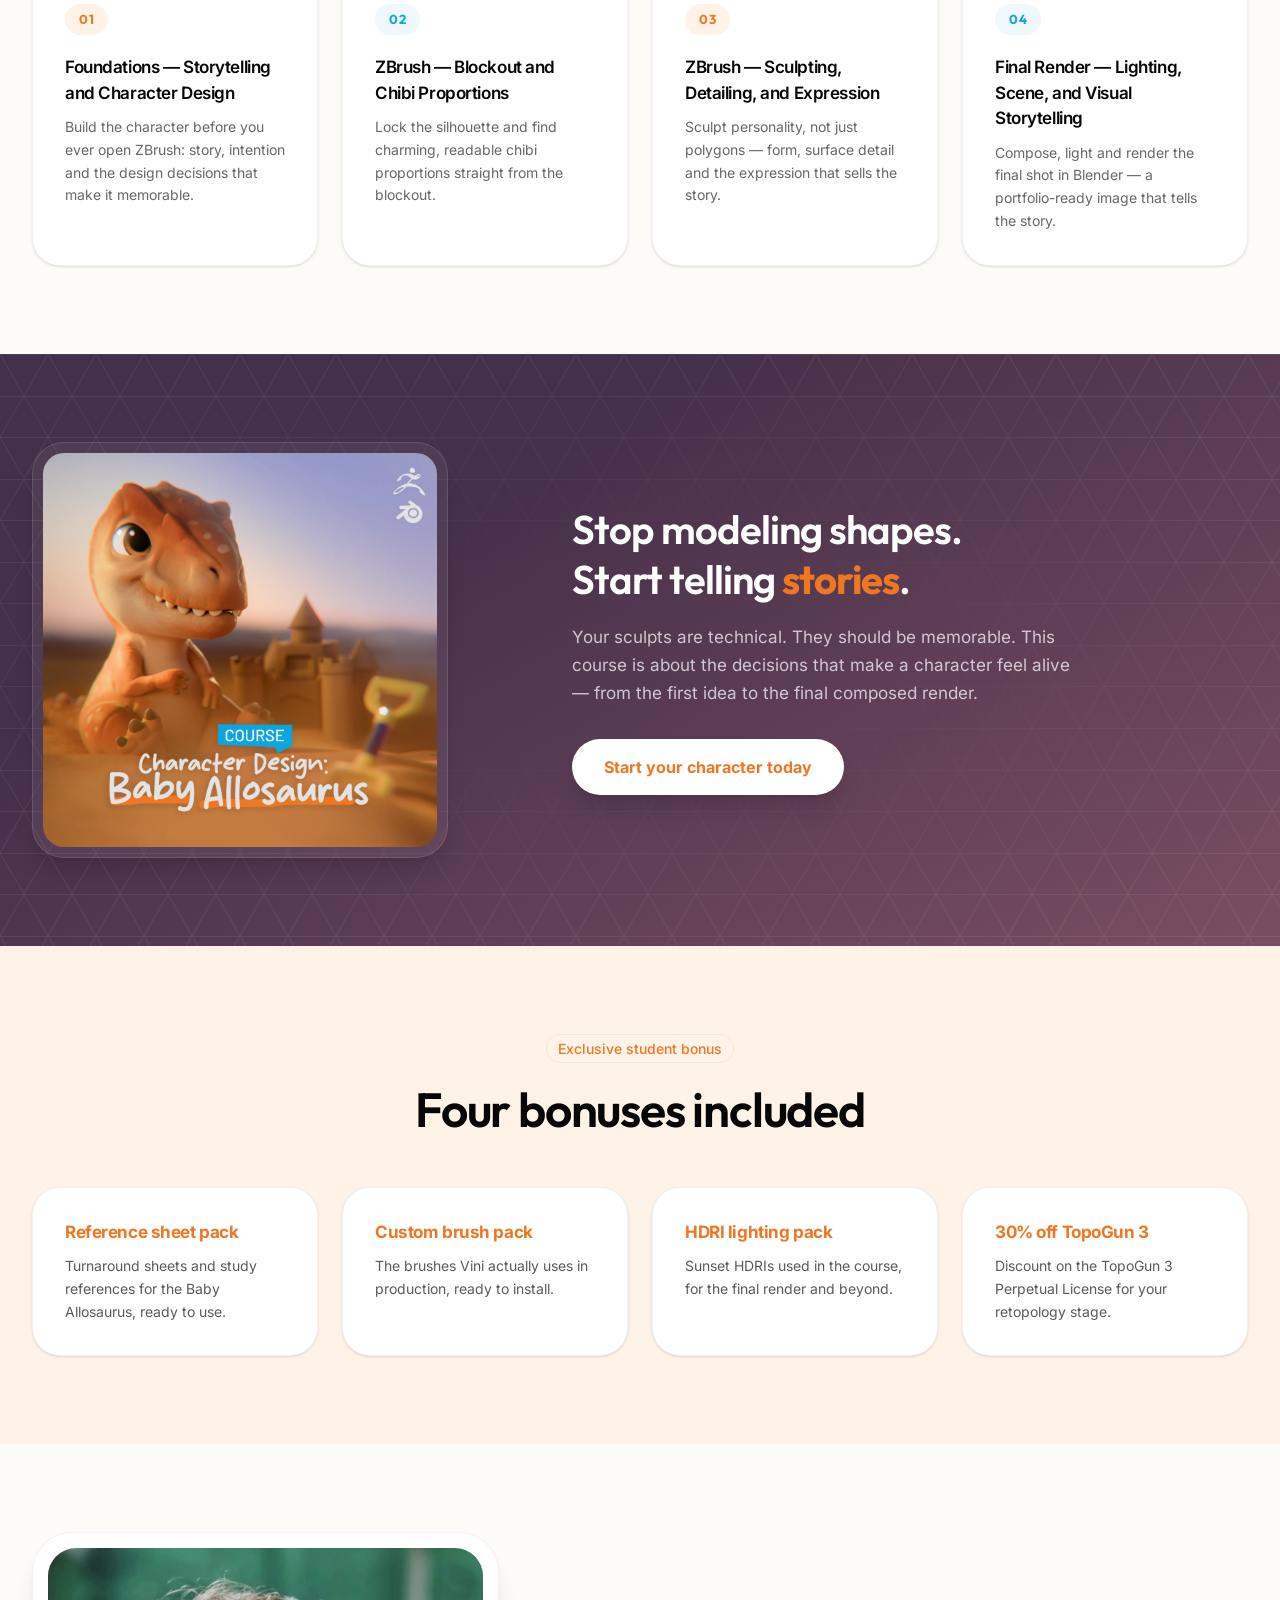
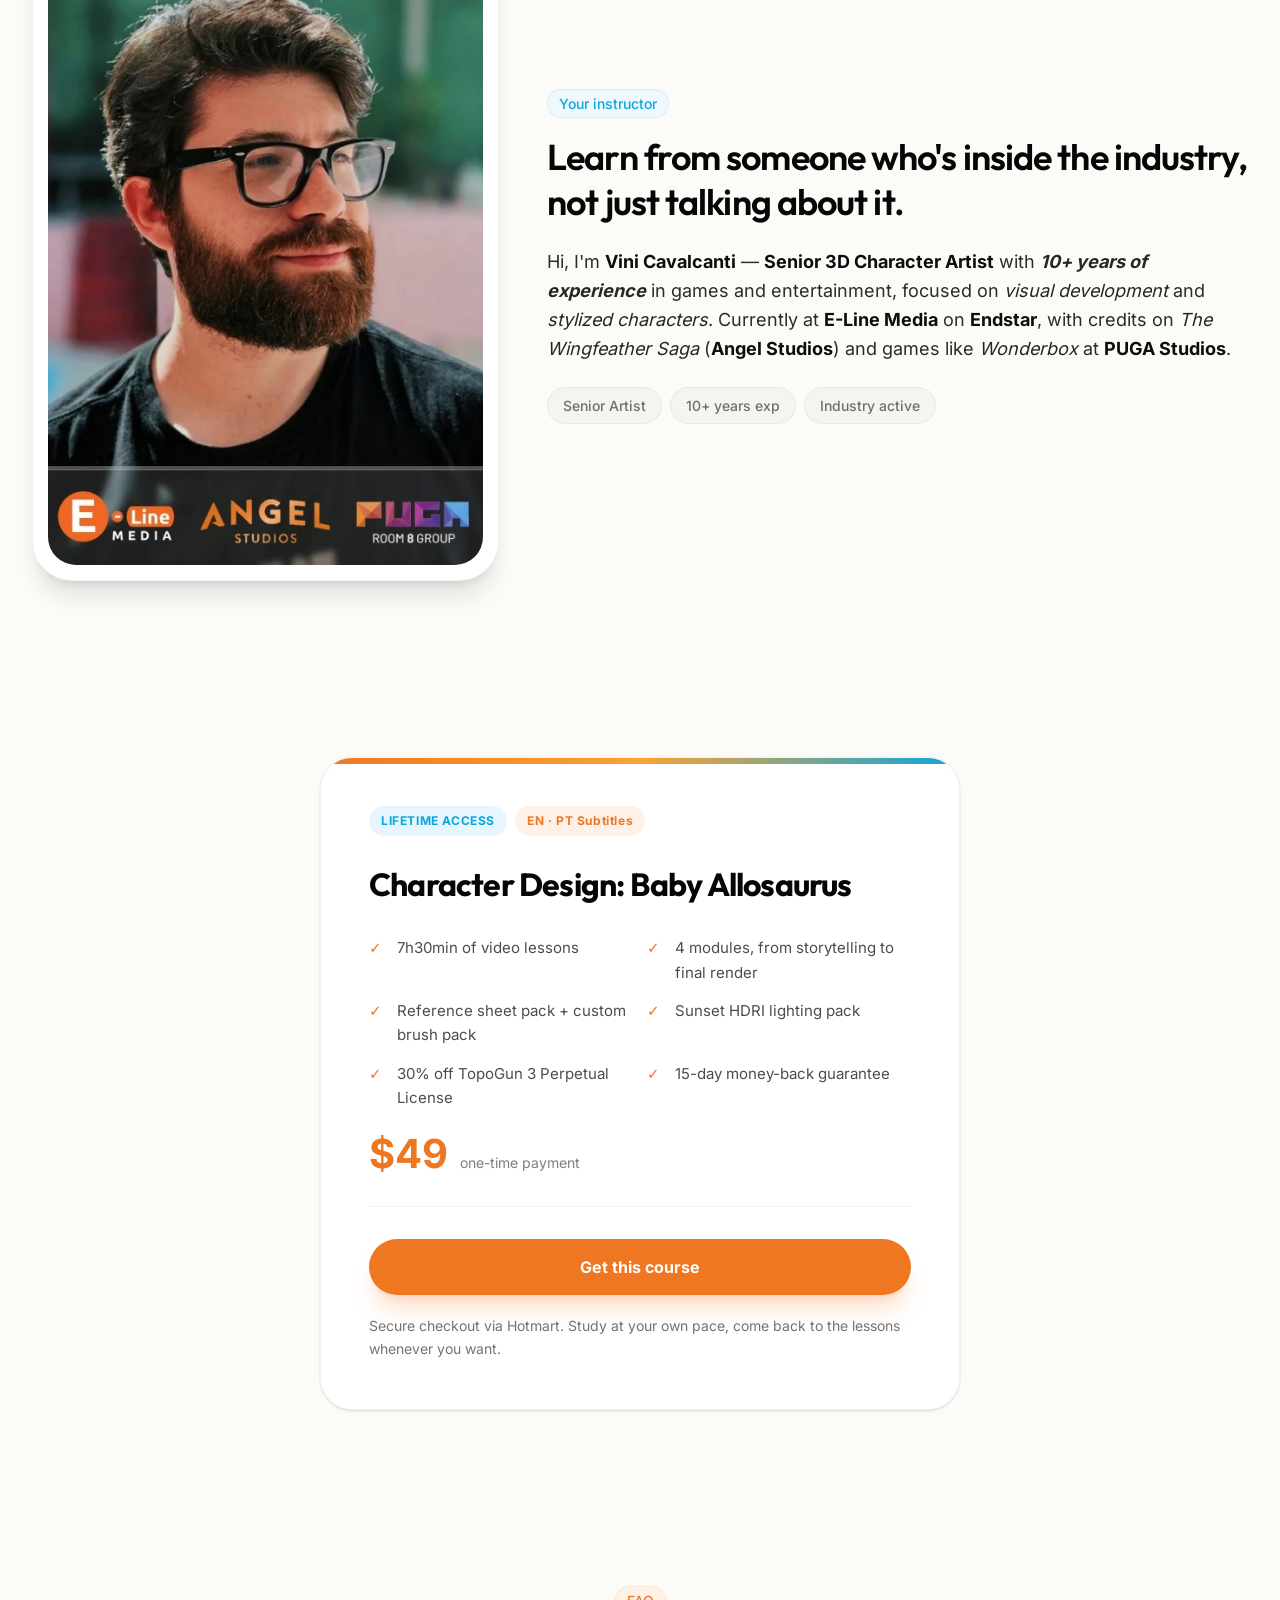
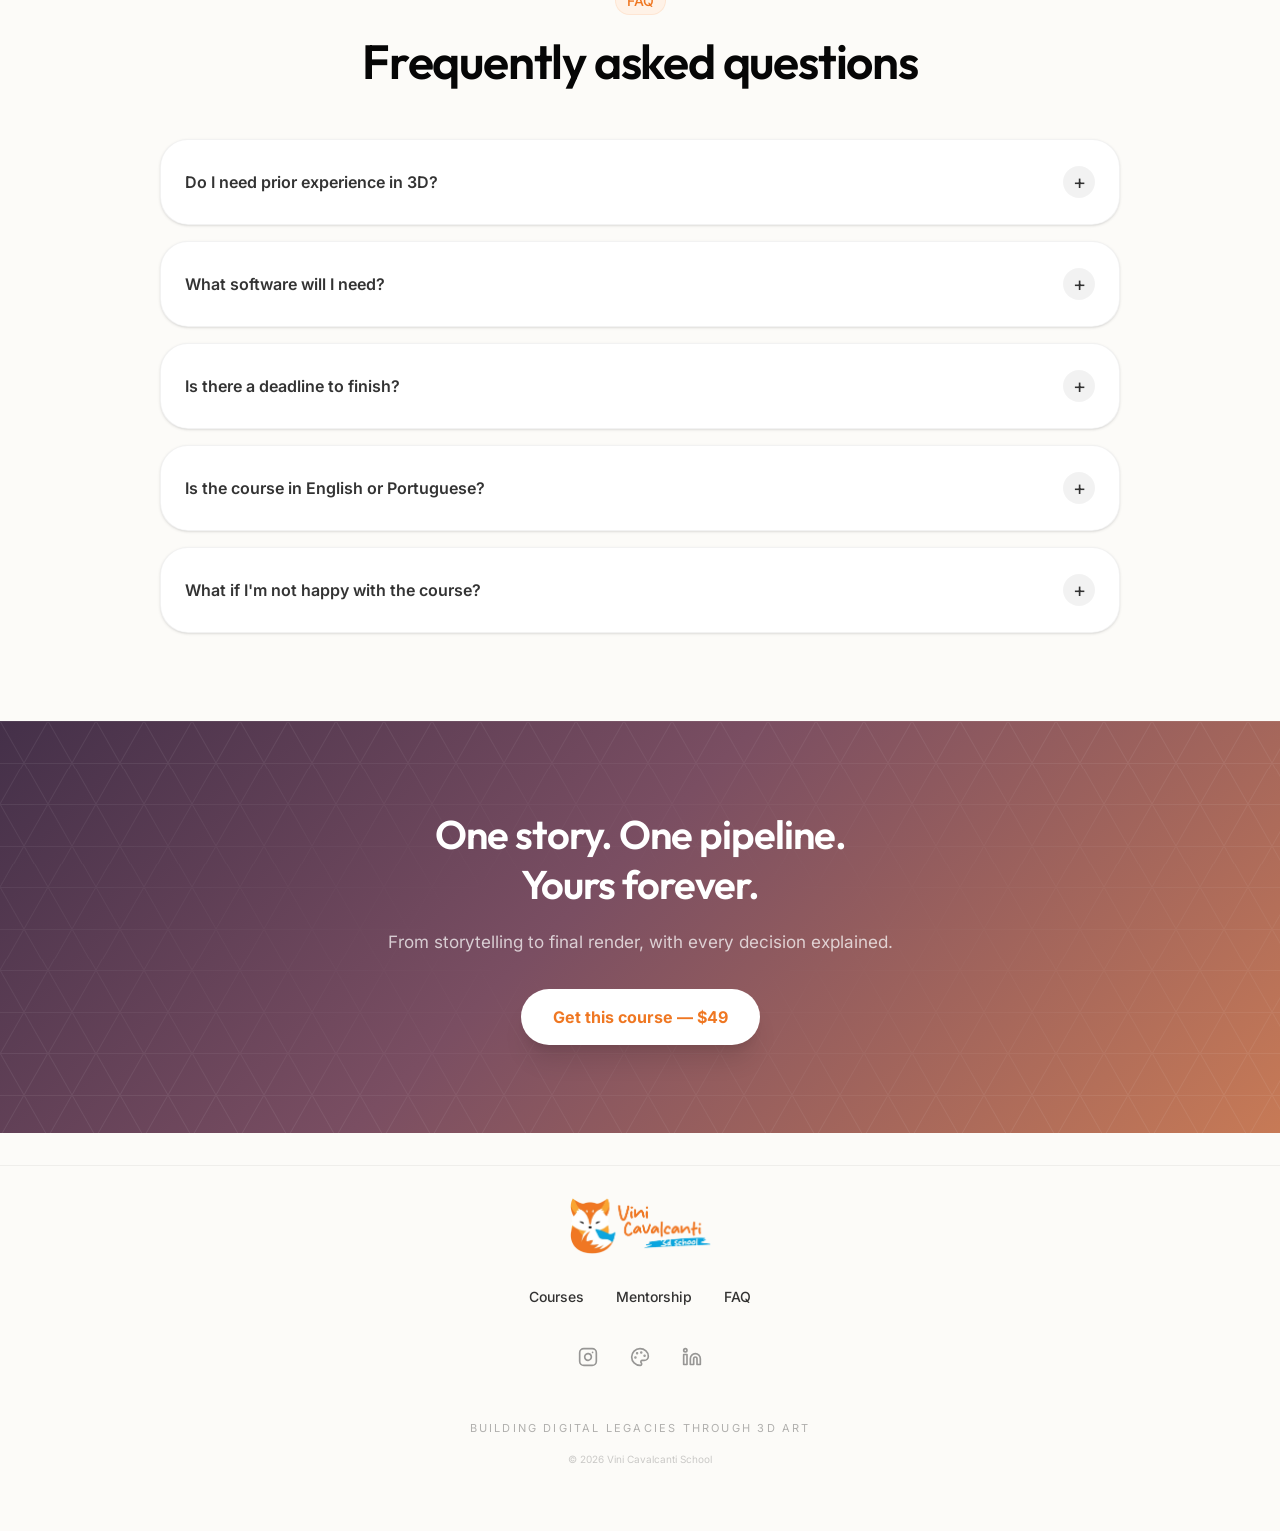
==== commit 220d60f0: "seo: canonical URLs on all pages plus sitemap.xml and robots.txt Google was indexing the www host as" ====
--- a/courses/character-design-baby-allosaurus/index.html
+++ b/courses/character-design-baby-allosaurus/index.html
@@ -16,6 +16,7 @@
   <meta property="twitter:title" content="Character Design: Baby Allosaurus | Vini Cavalcanti School">
   <meta property="twitter:description" content="From storytelling to final render, a complete stylized character pipeline across 4 modules.">
 
+  <link rel="canonical" href="https://vinicavalcanti.com/courses/character-design-baby-allosaurus/">
   <link rel="icon" type="image/png" href="images/favicon_vini_cavalcanti.png">
 
   <link rel="preload" href="fonts/inter-400.woff2" as="font" type="font/woff2" crossorigin>
@@ -41,24 +42,10 @@
 <!-- Meta Pixel Code -->
 <script>
 if (window.location.hostname === 'vinicavalcanti.com' || window.location.hostname.endsWith('.vinicavalcanti.com')) {
-!function(f,b,e,v,n,t,s)
-{if(f.fbq)return;n=f.fbq=function(){n.callMethod?
-n.callMethod.apply(n,arguments):n.queue.push(arguments)};
-if(!f._fbq)f._fbq=n;n.push=n;n.loaded=!0;n.version='2.0';
-n.queue=[];t=b.createElement(e);t.async=!0;
-t.src=v;s=b.getElementsByTagName(e)[0];
-s.parentNode.insertBefore(t,s)}(window, document,'script',
-'https://connect.facebook.net/en_US/fbevents.js');
-fbq('init', '999436976070756');
-fbq('track', 'PageView');
-(function() {
-  var _fbq = window.fbq;
-  window.fbq = function() {
-    if (arguments[0] === 'track' && arguments[1] !== 'PageView') return;
-    return _fbq.apply(this, arguments);
-  };
-  for (var k in _fbq) { window.fbq[k] = _fbq[k]; }
-})();
+  var px = new Image();
+  px.src = 'https://www.facebook.com/tr?id=999436976070756&ev=PageView&dl='
+    + encodeURIComponent(location.href) + '&rl=' + encodeURIComponent(document.referrer)
+    + '&if=false&ts=' + Date.now();
 }
 </script>
 <noscript><img height="1" width="1" style="display:none"
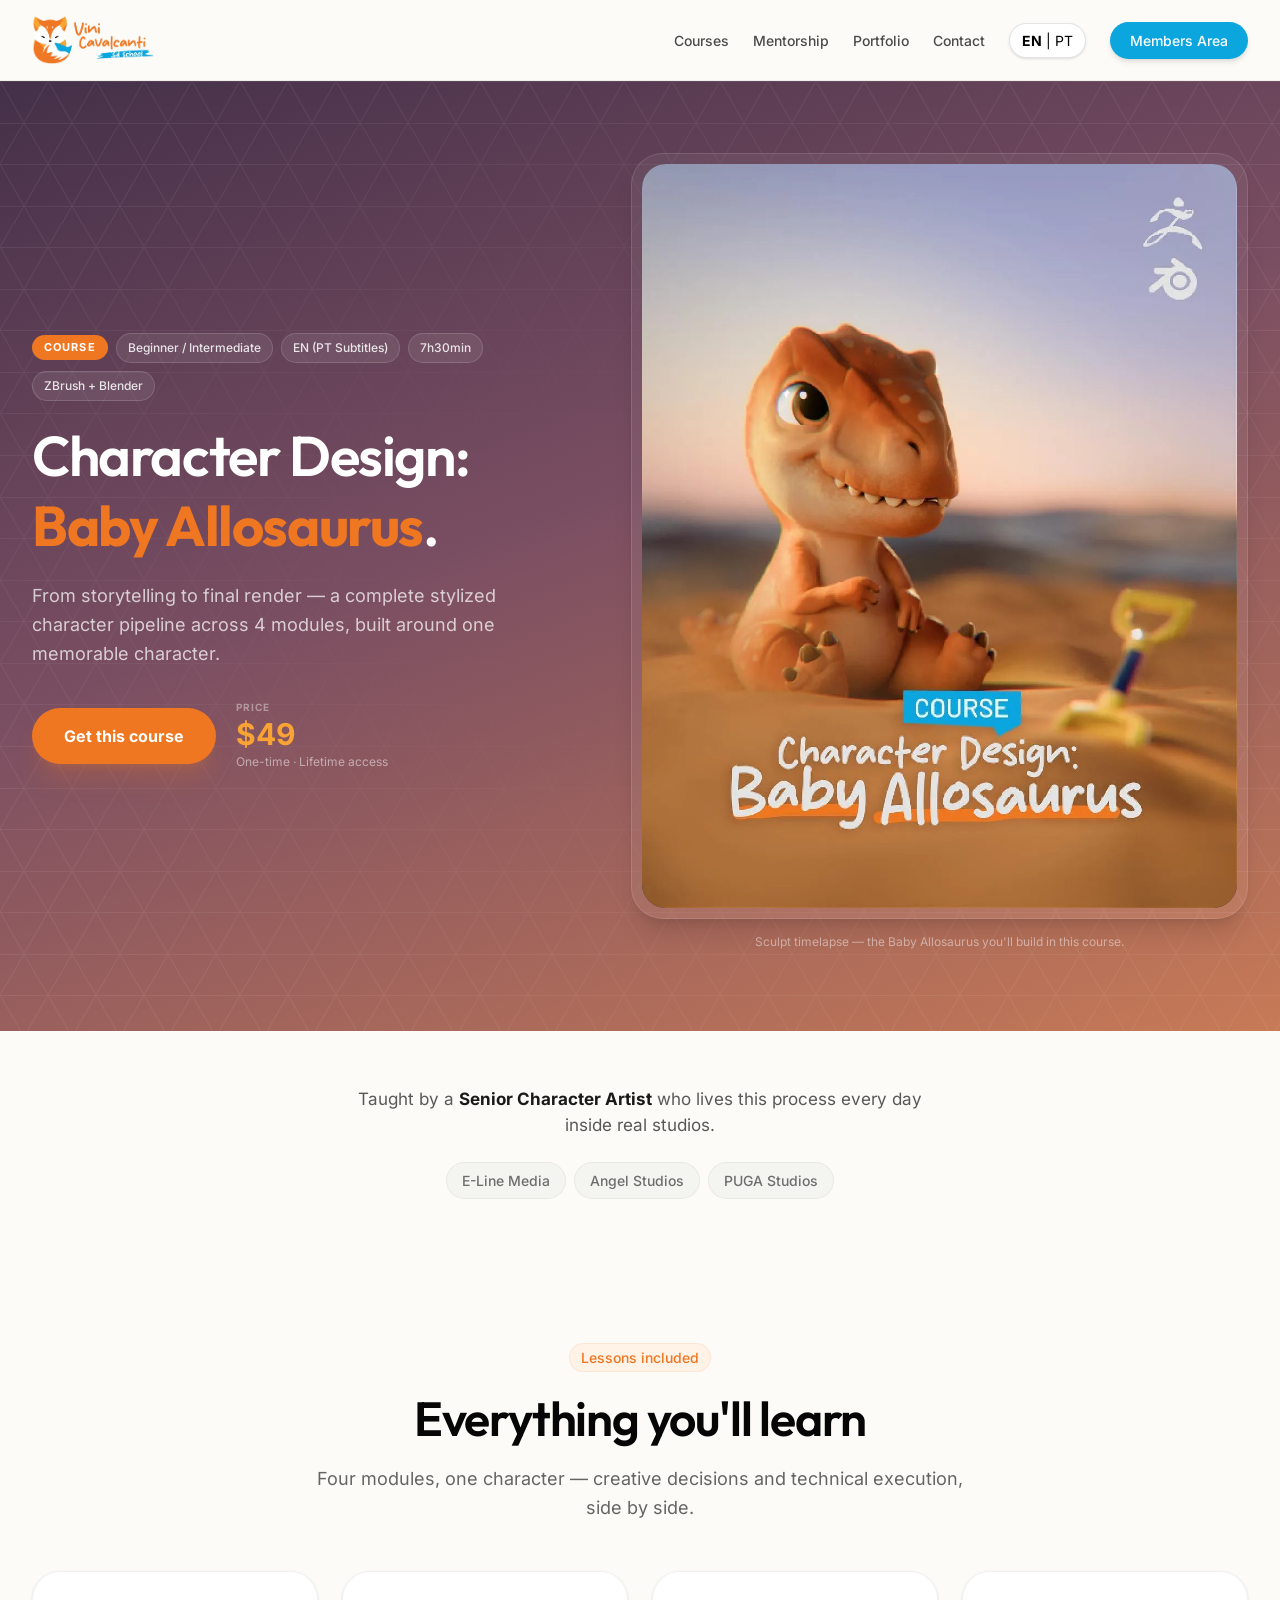
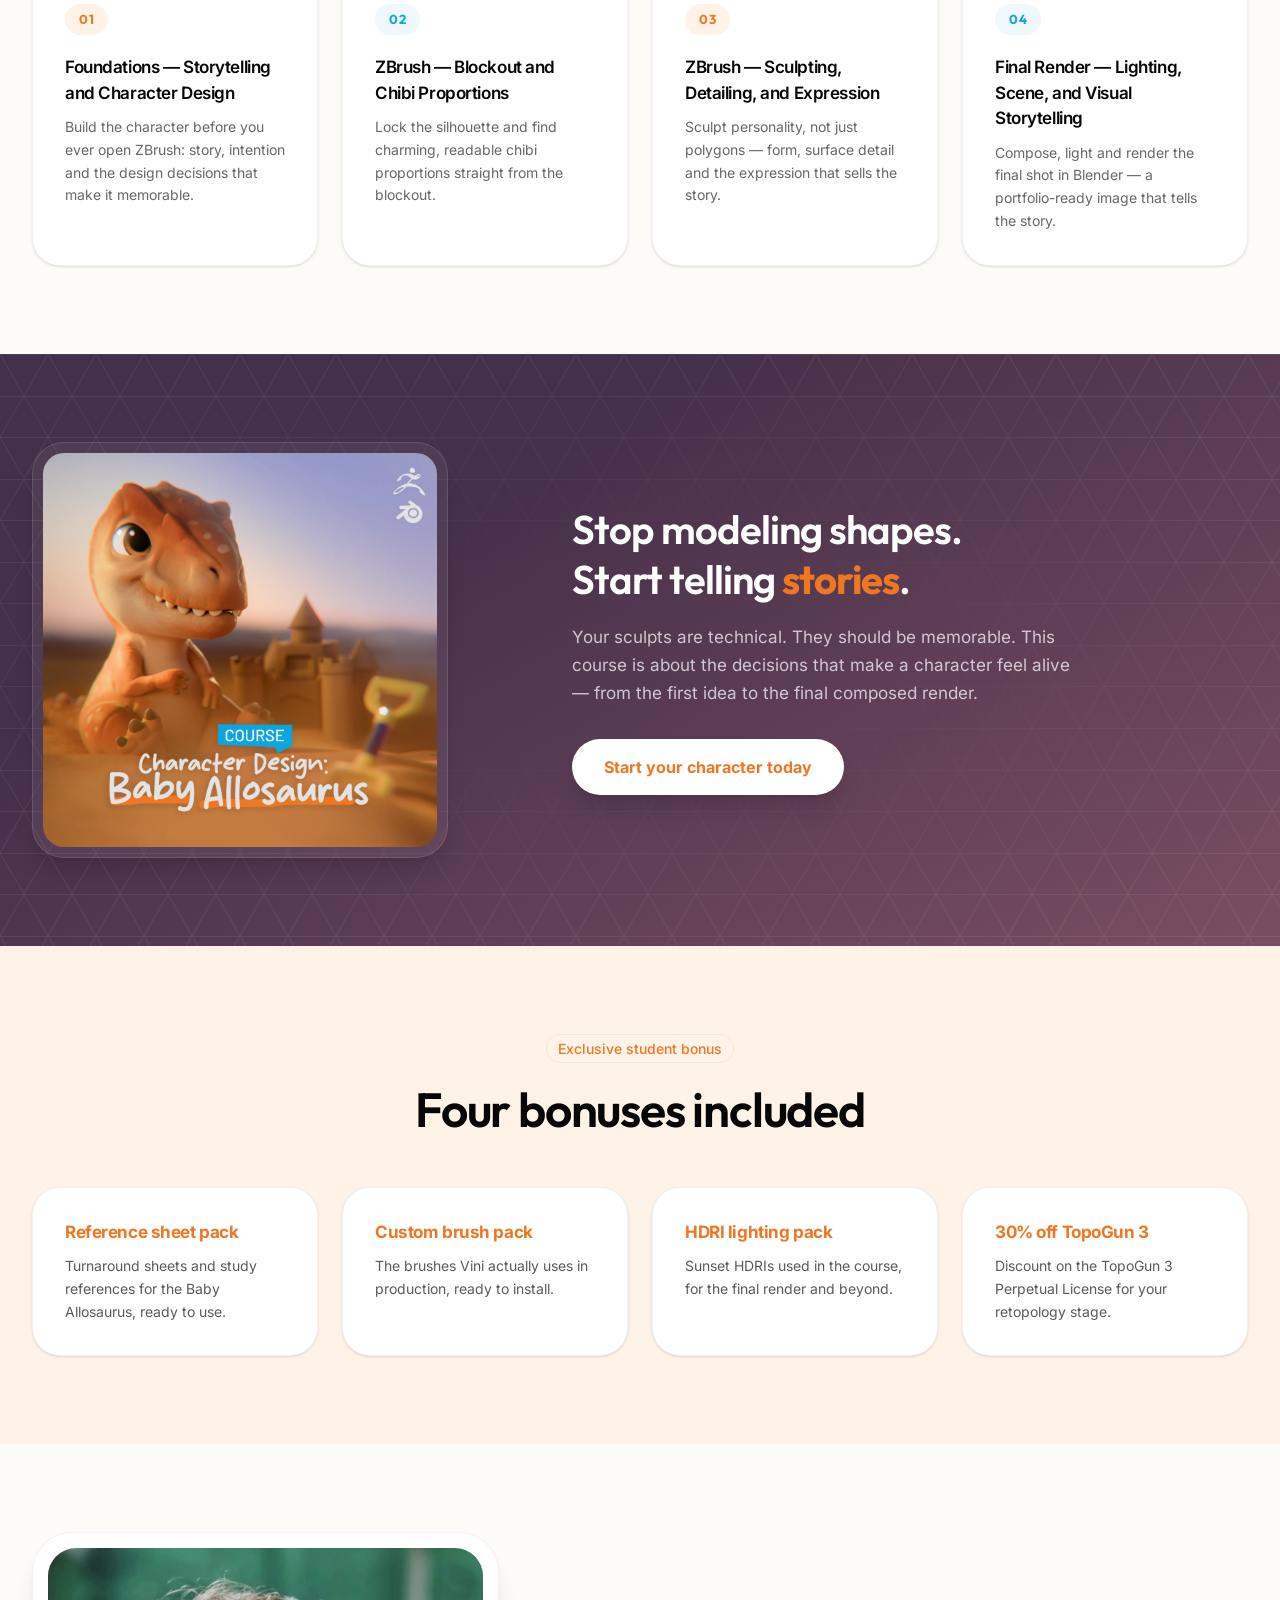
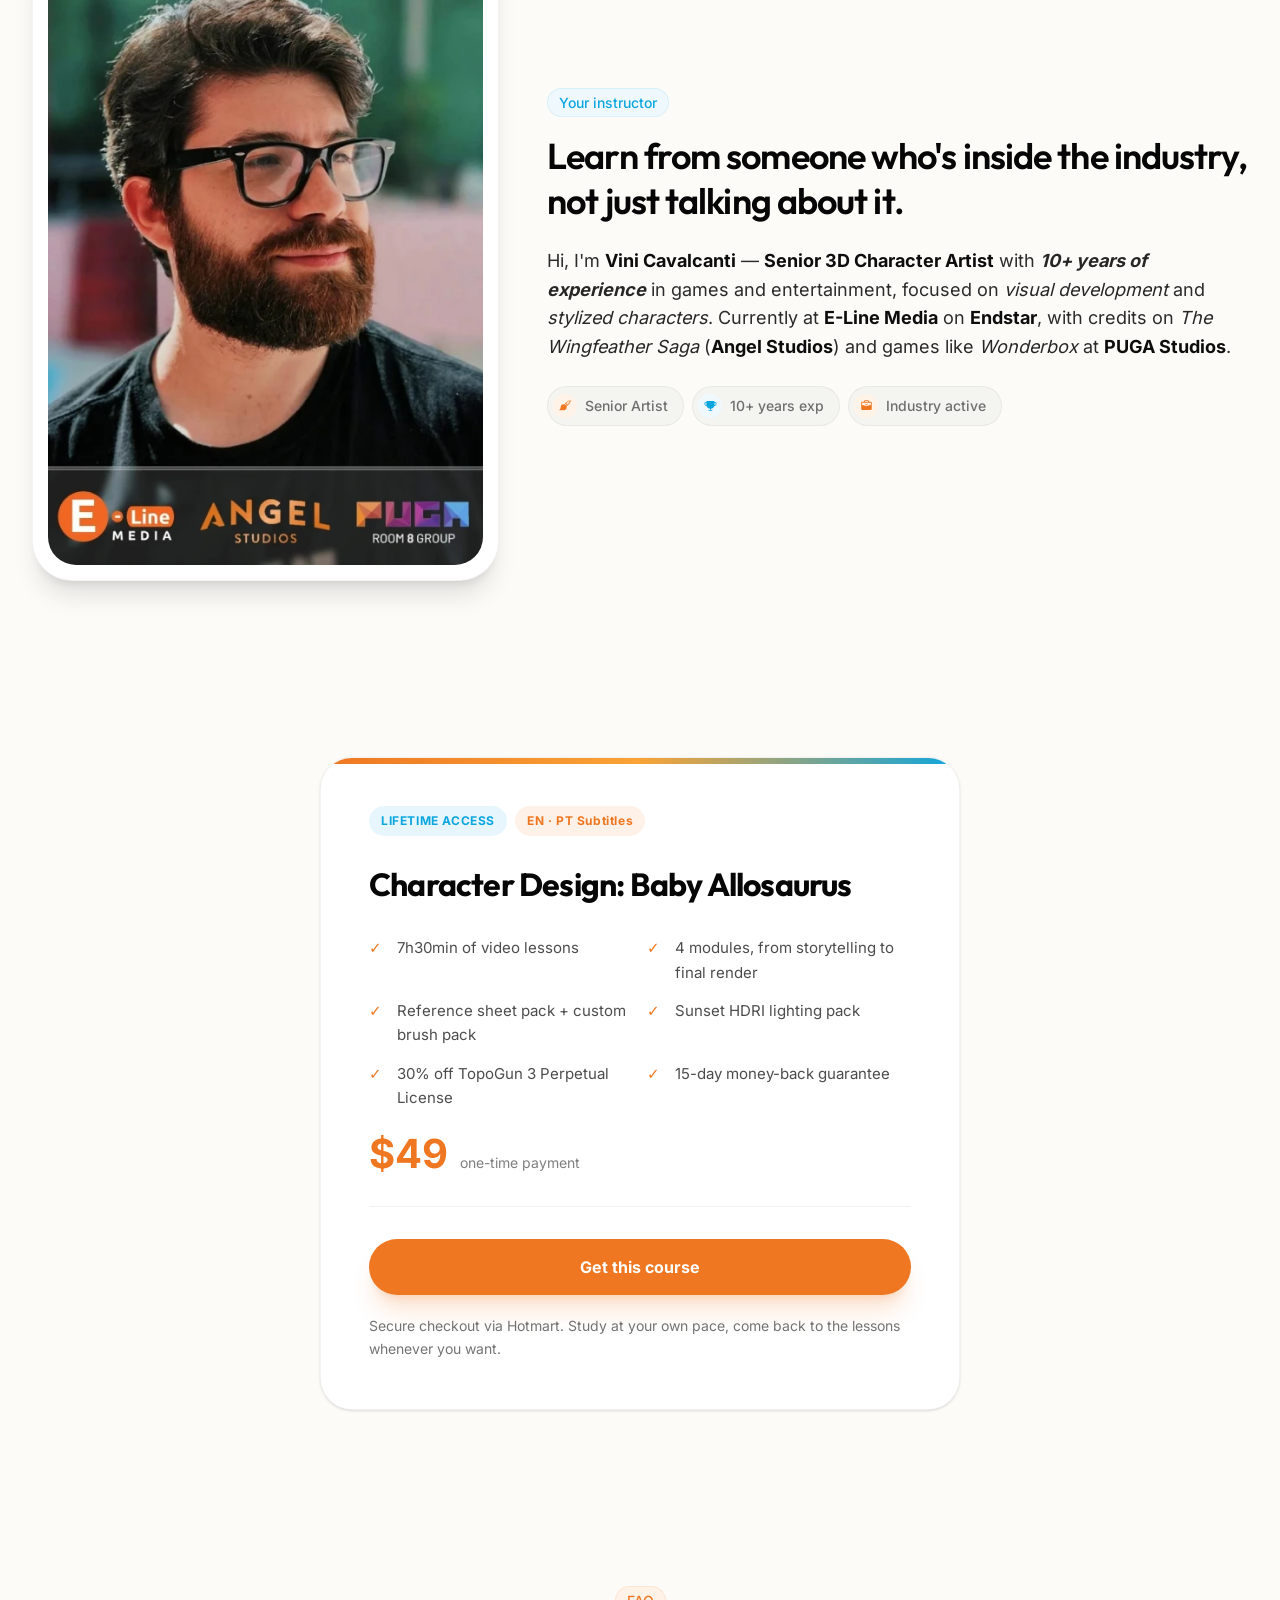
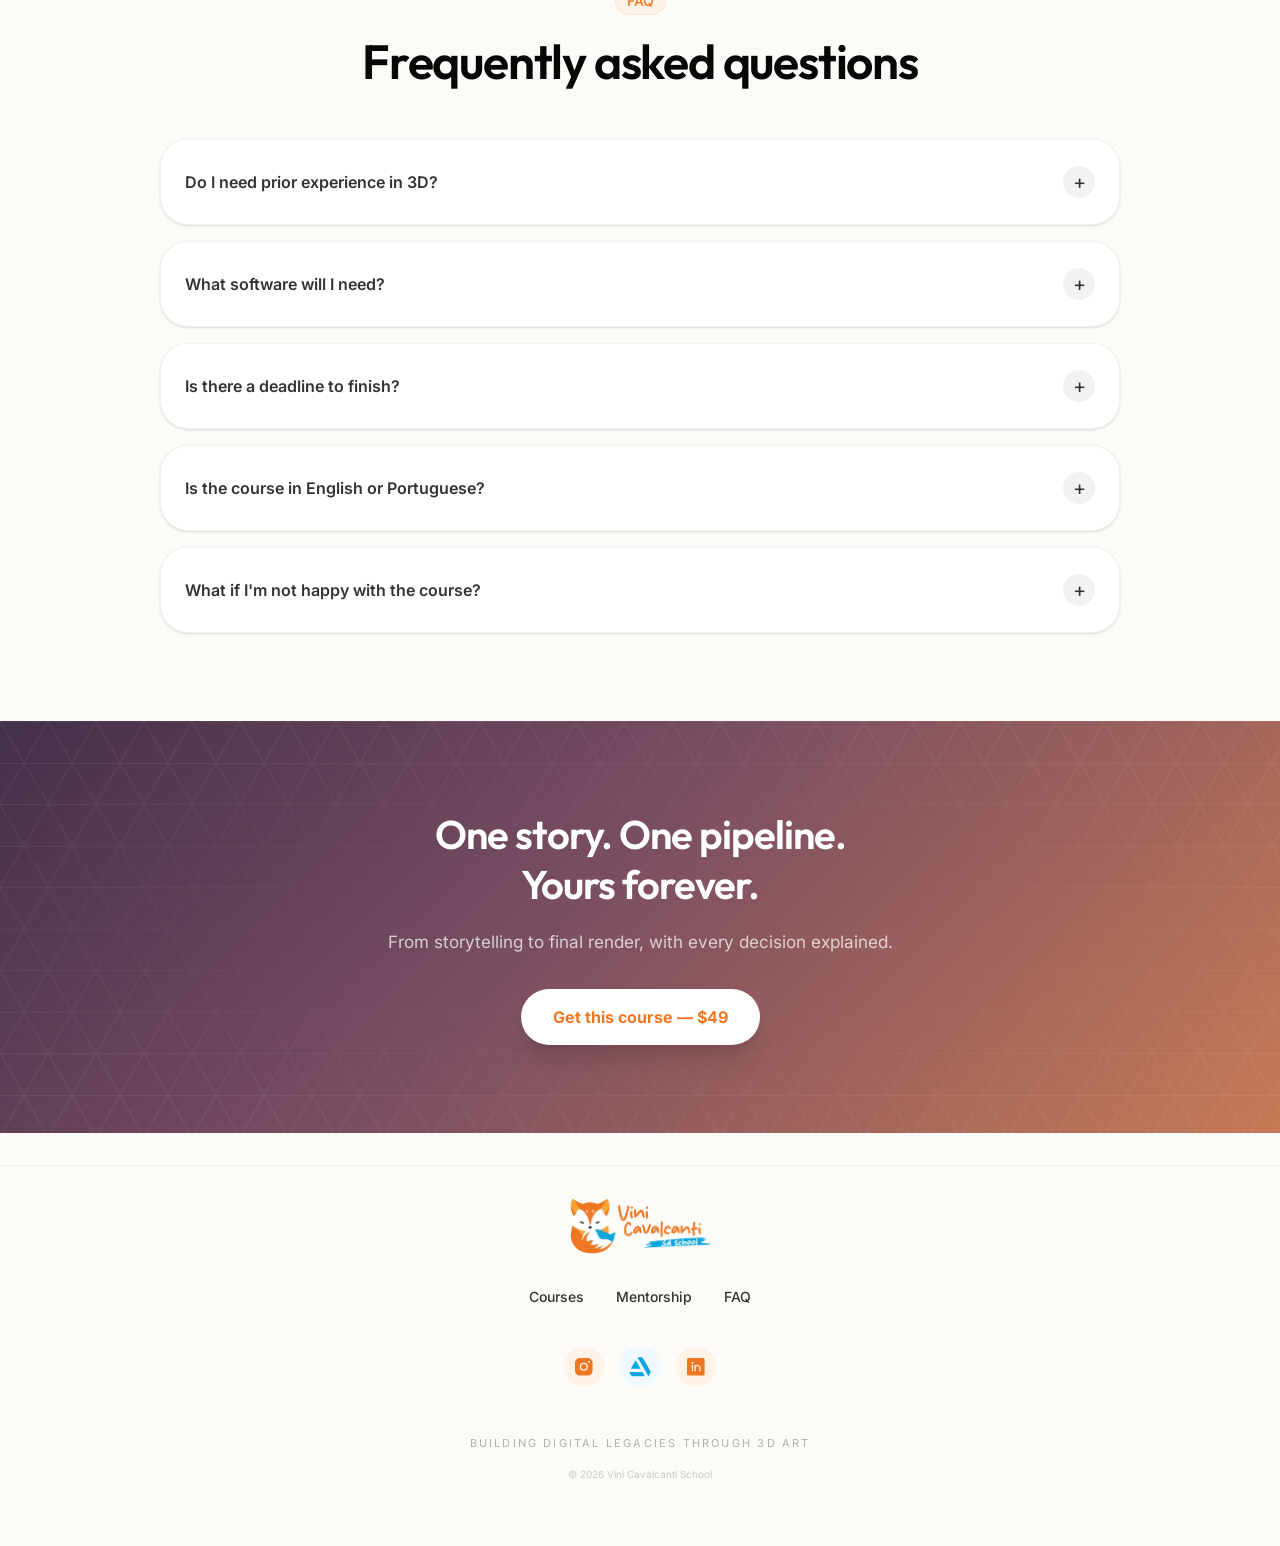
==== commit 8b2ad9c2: "design: standardize all site icons on Phosphor fill inside brand bubbles Replaces every Feather/Luci" ====
--- a/courses/character-design-baby-allosaurus/index.html
+++ b/courses/character-design-baby-allosaurus/index.html
@@ -9,6 +9,7 @@
 
   <!-- Open Graph -->
   <meta property="og:type" content="website">
+  <meta property="og:url" content="https://vinicavalcanti.com/courses/character-design-baby-allosaurus/">
   <meta property="og:title" content="Character Design: Baby Allosaurus | Vini Cavalcanti School">
   <meta property="og:description" content="From storytelling to final render, a complete stylized character pipeline across 4 modules.">
   <meta property="og:image" content="images/Cover.webp">
@@ -224,9 +225,9 @@
       <h2 class="h-display">Learn from someone who's inside the industry, not just talking about it.</h2>
       <p class="instructor__bio">Hi, I'm <span class="accent-orange"><strong>Vini Cavalcanti</strong></span> — <strong>Senior 3D Character Artist</strong> with <strong><em>10+ years of experience</em></strong> in games and entertainment, focused on <em>visual development</em> and <em>stylized characters</em>. Currently at <strong>E-Line Media</strong> on <strong>Endstar</strong>, with credits on <em>The Wingfeather Saga</em> (<strong>Angel Studios</strong>) and games like <em>Wonderbox</em> at <strong>PUGA Studios</strong>.</p>
       <div class="instructor__pills">
-        <span>Senior Artist</span>
-        <span>10+ years exp</span>
-        <span>Industry active</span>
+        <span><span class="ico ico--orange ico--sm"><svg class="ph" viewBox="0 0 256 256" fill="currentColor" aria-hidden="true" focusable="false"><path d="M232,32a8,8,0,0,0-8-8c-44.08,0-89.31,49.71-114.43,82.63A60,60,0,0,0,32,164c0,30.88-19.54,44.73-20.47,45.37A8,8,0,0,0,16,224H92a60,60,0,0,0,57.37-77.57C182.3,121.31,232,76.08,232,32ZM124.42,113.55q5.14-6.66,10.09-12.55A76.23,76.23,0,0,1,155,121.49q-5.9,4.94-12.55,10.09A60.54,60.54,0,0,0,124.42,113.55Zm42.7-2.68a92.57,92.57,0,0,0-22-22c31.78-34.53,55.75-45,69.9-47.91C212.17,55.12,201.65,79.09,167.12,110.87Z"/></svg></span><span class="pill__text">Senior Artist</span></span>
+        <span><span class="ico ico--blue ico--sm"><svg class="ph" viewBox="0 0 256 256" fill="currentColor" aria-hidden="true" focusable="false"><path d="M232,64H208V48a8,8,0,0,0-8-8H56a8,8,0,0,0-8,8V64H24A16,16,0,0,0,8,80V96a40,40,0,0,0,40,40h3.65A80.13,80.13,0,0,0,120,191.61V216H96a8,8,0,0,0,0,16h64a8,8,0,0,0,0-16H136V191.58c31.94-3.23,58.44-25.64,68.08-55.58H208a40,40,0,0,0,40-40V80A16,16,0,0,0,232,64ZM48,120A24,24,0,0,1,24,96V80H48v32q0,4,.39,8ZM232,96a24,24,0,0,1-24,24h-.5a81.81,81.81,0,0,0,.5-8.9V80h24Z"/></svg></span><span class="pill__text">10+ years exp</span></span>
+        <span><span class="ico ico--orange ico--sm"><svg class="ph" viewBox="0 0 256 256" fill="currentColor" aria-hidden="true" focusable="false"><path d="M152,112a8,8,0,0,1-8,8H112a8,8,0,0,1,0-16h32A8,8,0,0,1,152,112Zm80-40V200a16,16,0,0,1-16,16H40a16,16,0,0,1-16-16V72A16,16,0,0,1,40,56H80V48a24,24,0,0,1,24-24h48a24,24,0,0,1,24,24v8h40A16,16,0,0,1,232,72ZM96,56h64V48a8,8,0,0,0-8-8H104a8,8,0,0,0-8,8Zm120,57.61V72H40v41.61A184,184,0,0,0,128,136,184,184,0,0,0,216,113.61Z"/></svg></span><span class="pill__text">Industry active</span></span>
       </div>
     </div>
   </div>
@@ -316,15 +317,9 @@
       <a href="https://vinicavalcanti.com/#faq">FAQ</a>
     </div>
     <div class="site-footer__social">
-      <a href="https://www.instagram.com/vinicavalcntiart" aria-label="Instagram" title="Instagram" target="_blank" rel="noopener noreferrer">
-        <svg xmlns="http://www.w3.org/2000/svg" width="20" height="20" viewBox="0 0 24 24" fill="none" stroke="currentColor" stroke-width="2" stroke-linecap="round" stroke-linejoin="round" aria-hidden="true"><rect width="20" height="20" x="2" y="2" rx="5" ry="5"></rect><path d="M16 11.37A4 4 0 1 1 12.63 8 4 4 0 0 1 16 11.37z"></path><line x1="17.5" x2="17.51" y1="6.5" y2="6.5"></line></svg>
-      </a>
-      <a href="https://www.artstation.com/viniciuscavalcanti" aria-label="ArtStation" title="ArtStation" target="_blank" rel="noopener noreferrer">
-        <svg xmlns="http://www.w3.org/2000/svg" width="20" height="20" viewBox="0 0 24 24" fill="none" stroke="currentColor" stroke-width="2" stroke-linecap="round" stroke-linejoin="round" aria-hidden="true"><path d="M12 22a1 1 0 0 1 0-20 10 9 0 0 1 10 9 5 5 0 0 1-5 5h-2.25a1.75 1.75 0 0 0-1.4 2.8l.3.4a1.75 1.75 0 0 1-1.4 2.8z"></path><circle cx="13.5" cy="6.5" r=".5" fill="currentColor"></circle><circle cx="17.5" cy="10.5" r=".5" fill="currentColor"></circle><circle cx="6.5" cy="12.5" r=".5" fill="currentColor"></circle><circle cx="8.5" cy="7.5" r=".5" fill="currentColor"></circle></svg>
-      </a>
-      <a href="https://www.linkedin.com/in/vinicavalcnti" aria-label="LinkedIn" title="LinkedIn" target="_blank" rel="noopener noreferrer">
-        <svg xmlns="http://www.w3.org/2000/svg" width="20" height="20" viewBox="0 0 24 24" fill="none" stroke="currentColor" stroke-width="2" stroke-linecap="round" stroke-linejoin="round" aria-hidden="true"><path d="M16 8a6 6 0 0 1 6 6v7h-4v-7a2 2 0 0 0-2-2 2 2 0 0 0-2 2v7h-4v-7a6 6 0 0 1 6-6z"></path><rect width="4" height="12" x="2" y="9"></rect><circle cx="4" cy="4" r="2"></circle></svg>
-      </a>
+      <a href="https://www.instagram.com/vinicavalcntiart" aria-label="Instagram" title="Instagram" target="_blank" rel="noopener noreferrer"><span class="ico ico--orange ico--md"><svg class="ph" viewBox="0 0 256 256" fill="currentColor" aria-hidden="true" focusable="false"><path d="M176,24H80A56.06,56.06,0,0,0,24,80v96a56.06,56.06,0,0,0,56,56h96a56.06,56.06,0,0,0,56-56V80A56.06,56.06,0,0,0,176,24ZM128,176a48,48,0,1,1,48-48A48.05,48.05,0,0,1,128,176Zm60-96a12,12,0,1,1,12-12A12,12,0,0,1,188,80Zm-28,48a32,32,0,1,1-32-32A32,32,0,0,1,160,128Z"/></svg></span></a>
+      <a href="https://www.artstation.com/viniciuscavalcanti" aria-label="ArtStation" title="ArtStation" target="_blank" rel="noopener noreferrer"><span class="ico ico--blue ico--md"><svg class="ph" viewBox="0 0 24 24" fill="currentColor" aria-hidden="true" focusable="false"><path d="M0 17.723l2.027 3.505h.001a2.424 2.424 0 0 0 2.164 1.333h13.457l-2.792-4.838H0zm24 .025c0-.484-.143-.935-.388-1.314L15.728 2.728a2.424 2.424 0 0 0-2.142-1.289H9.419L21.598 22.54l1.92-3.325c.378-.637.482-.919.482-1.467zm-11.129-3.462L7.428 4.858l-5.444 9.428h10.887z"/></svg></span></a>
+      <a href="https://www.linkedin.com/in/vinicavalcnti" aria-label="LinkedIn" title="LinkedIn" target="_blank" rel="noopener noreferrer"><span class="ico ico--orange ico--md"><svg class="ph" viewBox="0 0 256 256" fill="currentColor" aria-hidden="true" focusable="false"><path d="M216,24H40A16,16,0,0,0,24,40V216a16,16,0,0,0,16,16H216a16,16,0,0,0,16-16V40A16,16,0,0,0,216,24ZM96,176a8,8,0,0,1-16,0V112a8,8,0,0,1,16,0ZM88,96a12,12,0,1,1,12-12A12,12,0,0,1,88,96Zm96,80a8,8,0,0,1-16,0V140a20,20,0,0,0-40,0v36a8,8,0,0,1-16,0V112a8,8,0,0,1,15.79-1.78A36,36,0,0,1,184,140Z"/></svg></span></a>
     </div>
     <div class="site-footer__tagline">Building Digital Legacies through 3D Art</div>
     <div class="site-footer__copy">© 2026 Vini Cavalcanti School</div>
--- a/courses/character-design-baby-allosaurus/css/styles.css
+++ b/courses/character-design-baby-allosaurus/css/styles.css
@@ -466,7 +466,7 @@
 .instructor__bio strong { font-weight: 700; color: rgba(0,0,0,.95); }
 .instructor__bio em { font-style: italic; color: rgba(0,0,0,.85); }
 .instructor__pills { margin-top: 1.5rem; display: flex; flex-wrap: wrap; gap: 0.5rem; }
-.instructor__pills span {
+.instructor__pills > span {
   border-radius: var(--radius-pill);
   background: var(--color-pill-alt);
   padding: 0.5rem 1rem;
@@ -475,7 +475,7 @@
   color: rgba(0,0,0,.55);
   box-shadow: inset 0 0 0 1px rgba(0,0,0,.05);
 }
-@media (min-width: 640px) { .instructor__pills span { font-size: 0.875rem; } }
+@media (min-width: 640px) { .instructor__pills > span { font-size: 0.875rem; } }
 
 /* SECTION: pricing --------------------------------------------------------------------------------- */
 .pricing { max-width: 44rem; margin-inline: auto; }
@@ -680,8 +680,8 @@
   .module-card:hover .module-card__num { background: var(--color-orange); color: var(--color-white); }
   .module-card--blue:hover .module-card__num { background: var(--color-blue); color: var(--color-white); }
   .module-card__num { transition: background .2s, color .2s; }
-  .studios__row span, .instructor__pills span { transition: background .2s, color .2s, box-shadow .2s; }
-  .studios__row span:hover, .instructor__pills span:hover {
+  .studios__row span, .instructor__pills > span { transition: background .2s, color .2s, box-shadow .2s; }
+  .studios__row span:hover, .instructor__pills > span:hover {
     background: var(--color-orange-soft);
     color: var(--color-orange);
     box-shadow: inset 0 0 0 1px rgba(239,119,34,.2);
@@ -722,3 +722,16 @@
   border-radius: 8px;
 }
 .hero a:focus-visible, .identity a:focus-visible, .final-cta--band a:focus-visible { outline-color: var(--color-white); }
+
+/* SECTION: icons — Phosphor Icons (fill, MIT) inside brand bubbles. Rules: inline SVG + currentColor; orange #EF7722 on #FFF2E7, blue #0CA6DF on #EFF8FD; icon = 54% of the bubble; alternate orange/blue, orange first. Never sparkles/4-point stars/magic wands/sunbursts; never mix outline or emoji icons. */
+.ico{display:inline-flex;align-items:center;justify-content:center;flex:none;border-radius:50%;width:var(--ico,40px);height:var(--ico,40px);border:0;box-shadow:none;}
+.ico svg{width:54%;height:54%;display:block;}
+.ico--orange{background:var(--color-orange-soft);color:var(--color-orange);}
+.ico--blue{background:var(--color-blue-soft);color:var(--color-blue);}
+.ico--xs{--ico:18px;}.ico--sm{--ico:24px;}.ico--md{--ico:40px;}.ico--lg{--ico:56px;}
+.site-footer__social{gap:1rem;}
+.site-footer__social a{display:inline-flex;}
+.site-footer__social a:hover{color:inherit;}
+.instructor__pills > span{display:inline-flex;align-items:center;gap:0.5rem;padding-left:0.375rem;}
+.instructor__pills > span .ico{--ico:24px;}
+.discord-banner__badge svg{width:54%;height:54%;color:var(--color-blue);display:block;}
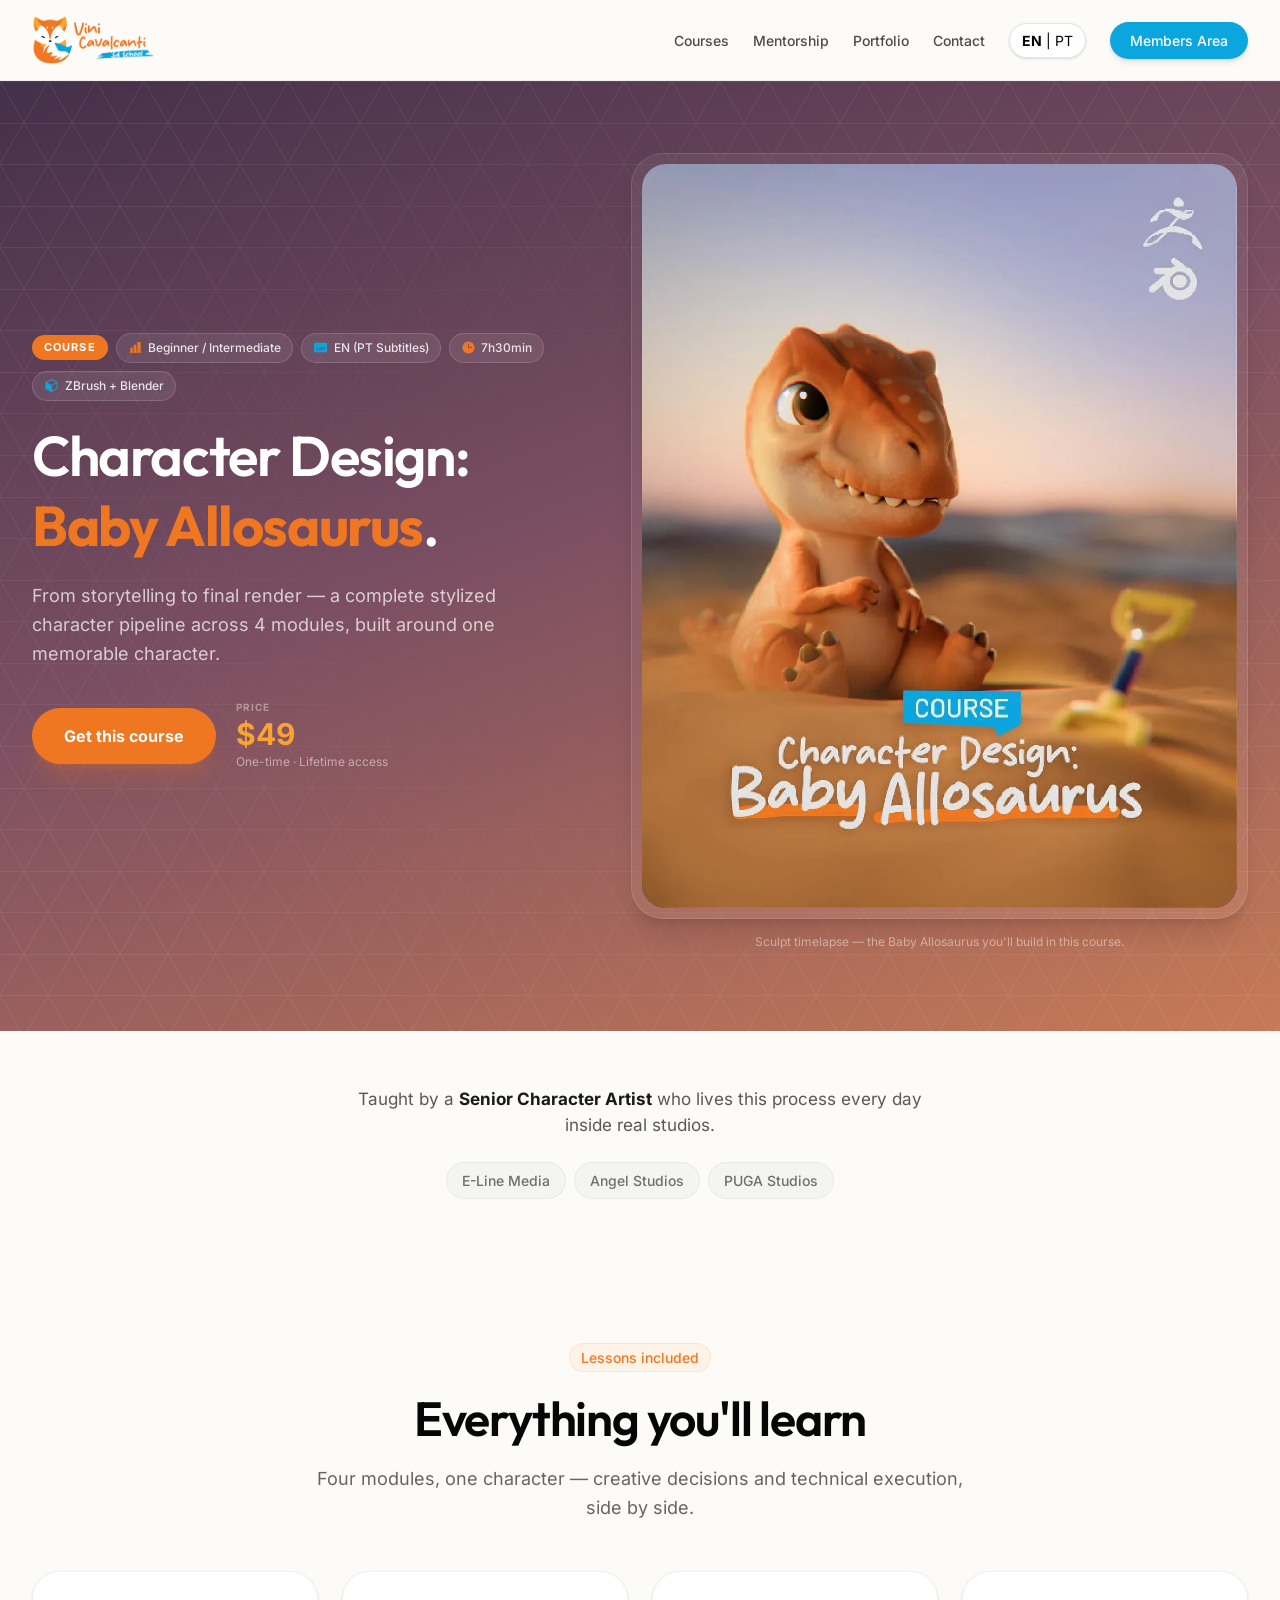
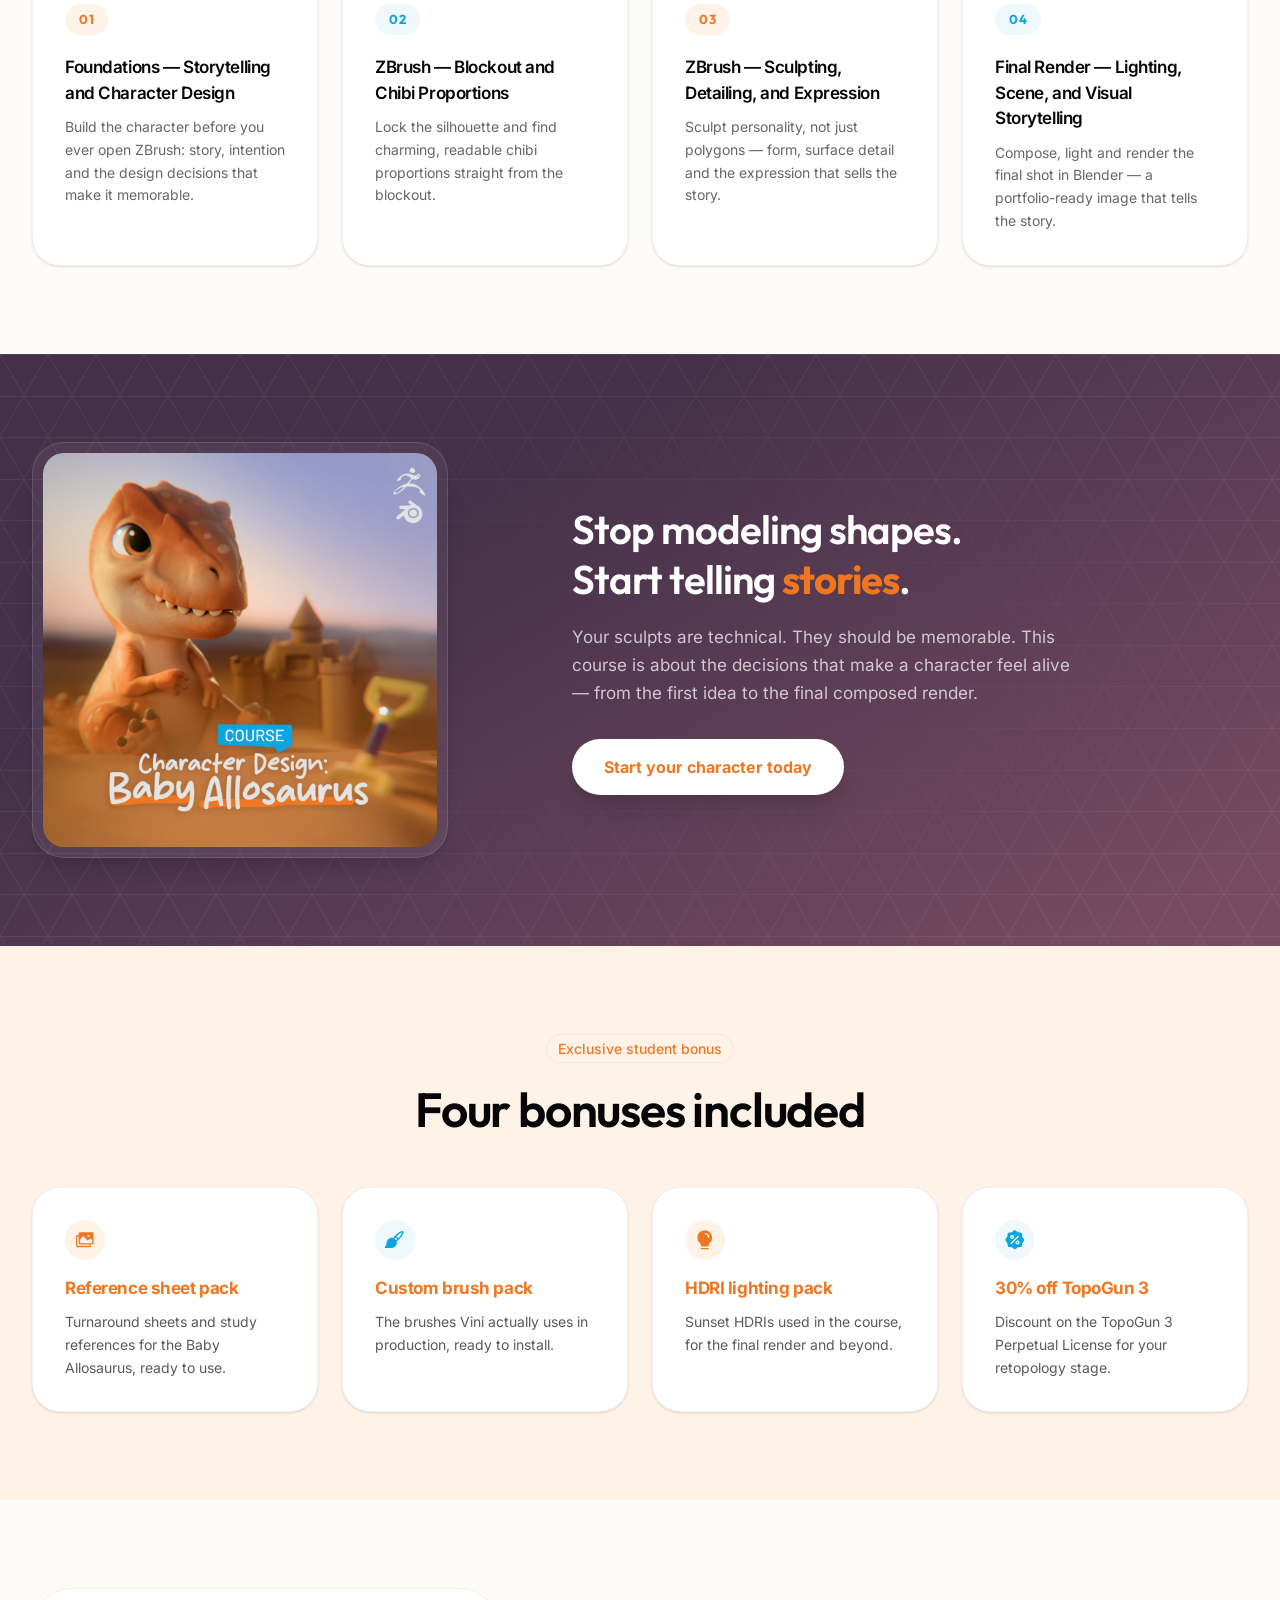
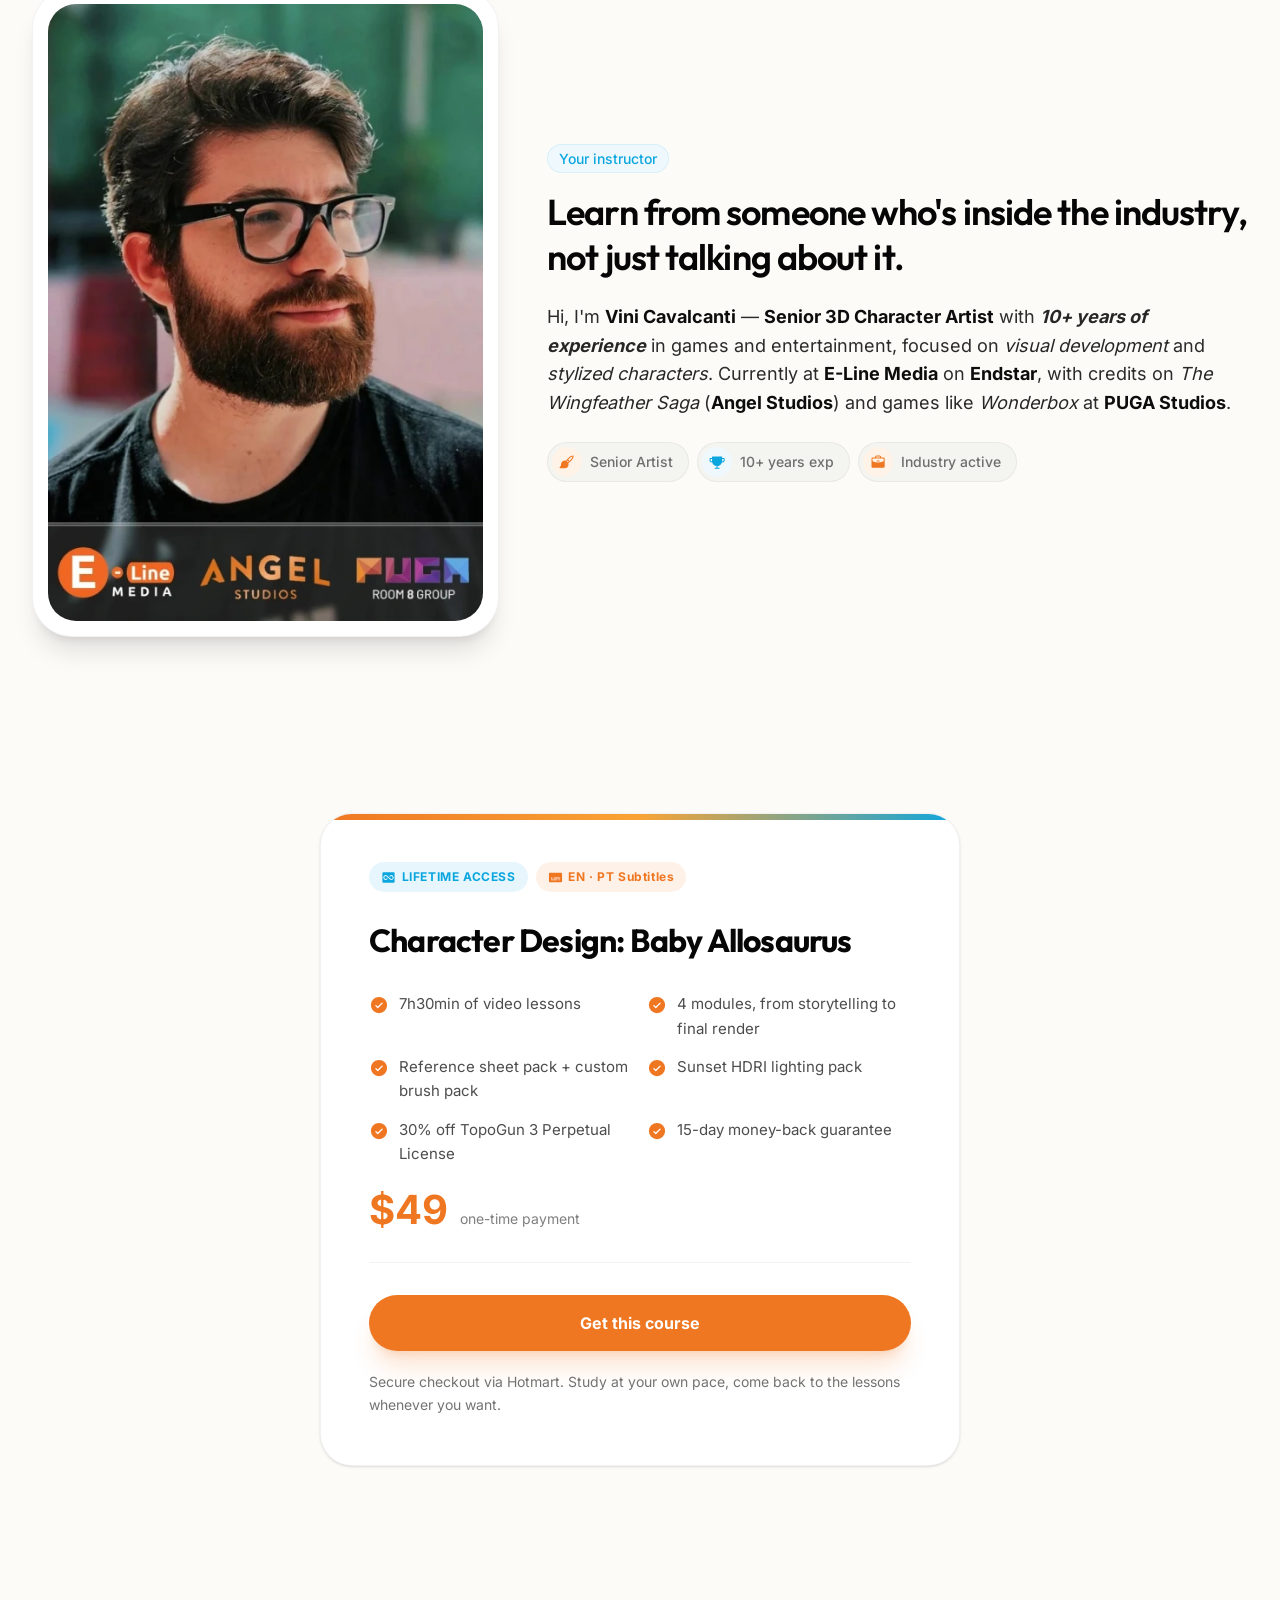
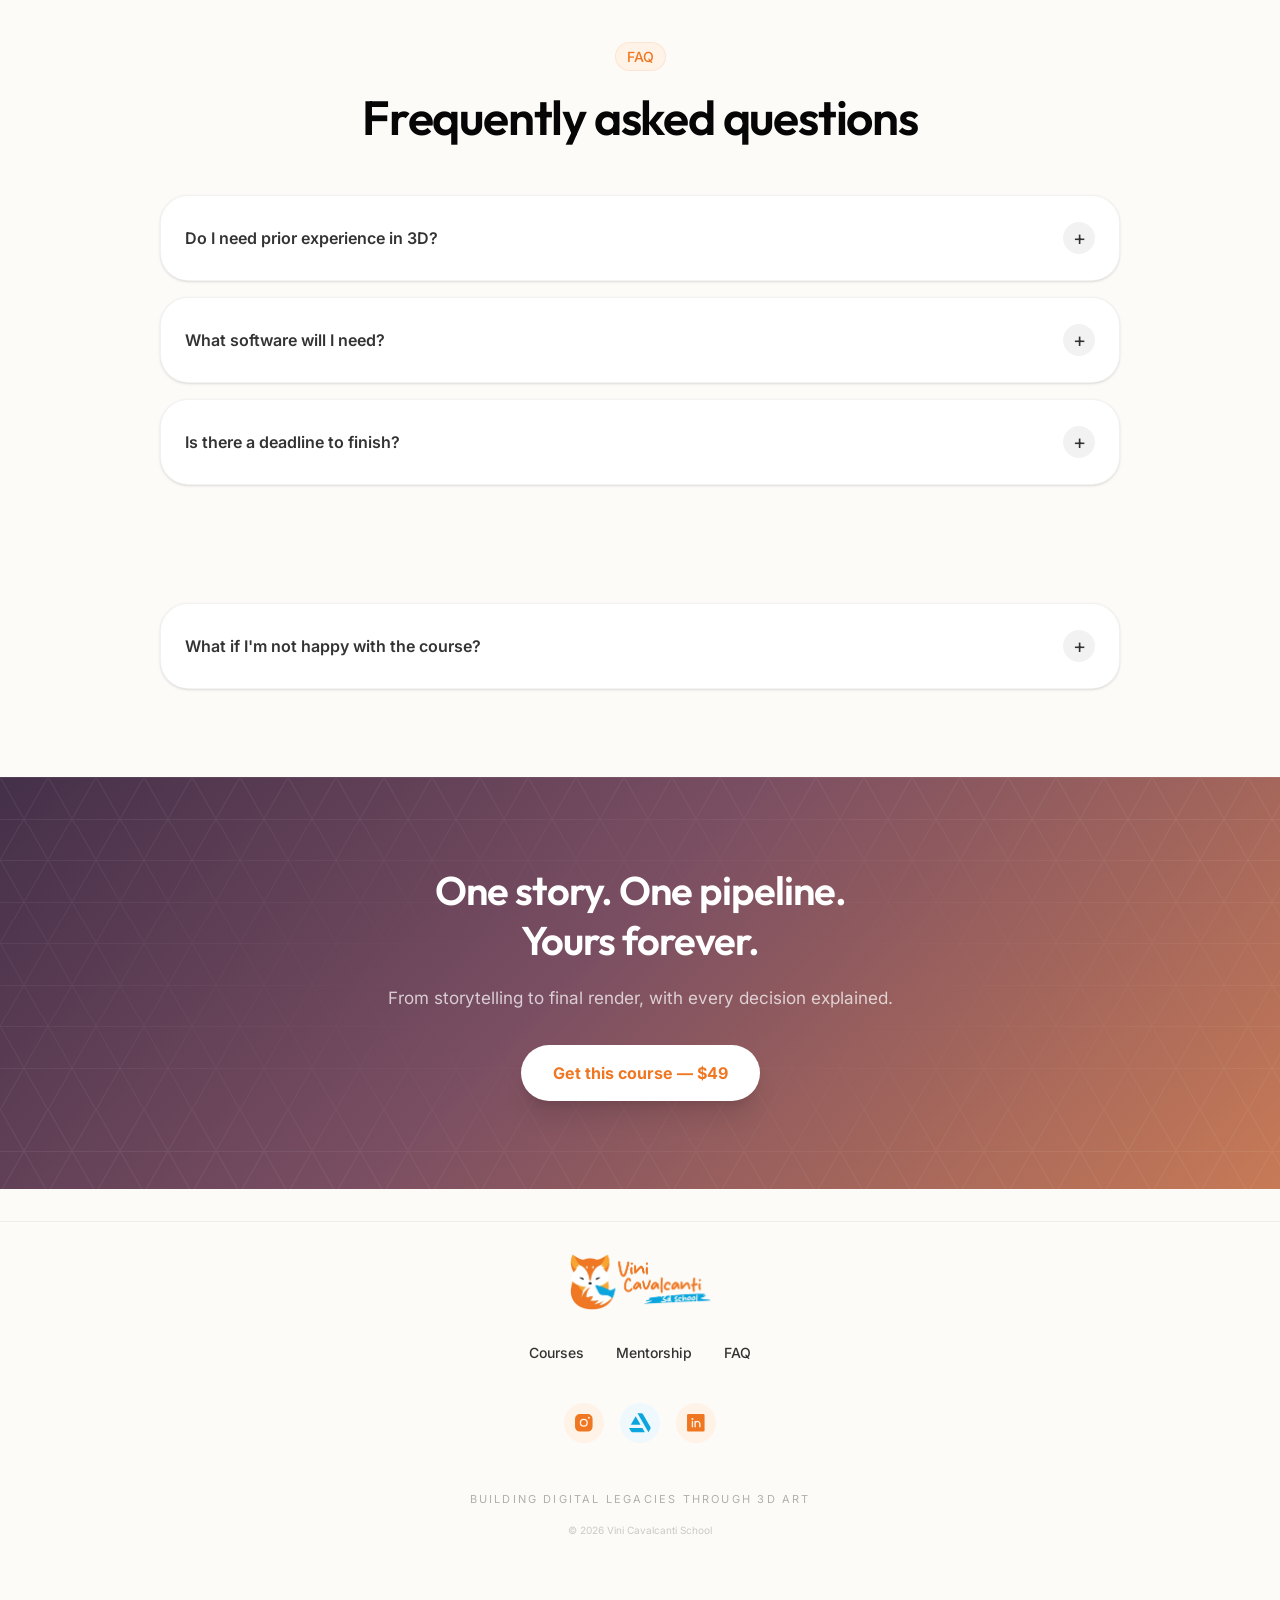
==== commit 71c2ec1c: "design: add Phosphor icons to the TopoGun, Allosaurus and Mushroom LPs Same set as the Stylized Char" ====
--- a/courses/character-design-baby-allosaurus/index.html
+++ b/courses/character-design-baby-allosaurus/index.html
@@ -100,10 +100,10 @@
     <div class="hero__content reveal">
       <div class="hero__badges">
         <span class="eyebrow eyebrow--course">Course</span>
-        <span class="badge badge--hero">Beginner / Intermediate</span>
-        <span class="badge badge--hero">EN (PT Subtitles)</span>
-        <span class="badge badge--hero">7h30min</span>
-        <span class="badge badge--hero">ZBrush + Blender</span>
+        <span class="badge badge--hero badge--ico-orange"><svg class="ph" viewBox="0 0 256 256" fill="currentColor" aria-hidden="true" focusable="false"><path d="M232,208a8,8,0,0,1-8,8H32a8,8,0,0,1,0-16h8V136a8,8,0,0,1,8-8H72a8,8,0,0,1,8,8v64H96V88a8,8,0,0,1,8-8h32a8,8,0,0,1,8,8V200h16V40a8,8,0,0,1,8-8h40a8,8,0,0,1,8,8V200h8A8,8,0,0,1,232,208Z"/></svg><span class="pill__text">Beginner / Intermediate</span></span>
+        <span class="badge badge--hero badge--ico-blue"><svg class="ph" viewBox="0 0 256 256" fill="currentColor" aria-hidden="true" focusable="false"><path d="M224,48H32A16,16,0,0,0,16,64V192a16,16,0,0,0,16,16H224a16,16,0,0,0,16-16V64A16,16,0,0,0,224,48ZM56,128H72a8,8,0,0,1,0,16H56a8,8,0,0,1,0-16Zm96,48H56a8,8,0,0,1,0-16h96a8,8,0,0,1,0,16Zm48,0H184a8,8,0,0,1,0-16h16a8,8,0,0,1,0,16Zm0-32H104a8,8,0,0,1,0-16h96a8,8,0,0,1,0,16Z"/></svg><span class="pill__text">EN (PT Subtitles)</span></span>
+        <span class="badge badge--hero badge--ico-orange"><svg class="ph" viewBox="0 0 256 256" fill="currentColor" aria-hidden="true" focusable="false"><path d="M128,24A104,104,0,1,0,232,128,104.11,104.11,0,0,0,128,24Zm56,112H128a8,8,0,0,1-8-8V72a8,8,0,0,1,16,0v48h48a8,8,0,0,1,0,16Z"/></svg><span class="pill__text">7h30min</span></span>
+        <span class="badge badge--hero badge--ico-blue"><svg class="ph" viewBox="0 0 256 256" fill="currentColor" aria-hidden="true" focusable="false"><path d="M223.68,66.15,135.68,18a15.88,15.88,0,0,0-15.36,0l-88,48.17a16,16,0,0,0-8.32,14v95.64a16,16,0,0,0,8.32,14l88,48.17a15.88,15.88,0,0,0,15.36,0l88-48.17a16,16,0,0,0,8.32-14V80.18A16,16,0,0,0,223.68,66.15ZM128,120,47.65,76,128,32l80.35,44Zm8,99.64V133.83l80-43.78v85.76Z"/></svg><span class="pill__text">ZBrush + Blender</span></span>
       </div>
       <h1 class="h-display">Character Design: <span class="accent-orange">Baby Allosaurus</span>.</h1>
       <p class="hero__sub">From storytelling to final render — a complete stylized character pipeline across 4 modules, built around one memorable character.</p>
@@ -195,18 +195,22 @@
     </div>
     <div class="grid-4">
       <article class="card bonus-card reveal">
+        <span class="bonus-card__icon ico ico--md ico--orange"><svg class="ph" viewBox="0 0 256 256" fill="currentColor" aria-hidden="true" focusable="false"><path d="M216,40H72A16,16,0,0,0,56,56V72H40A16,16,0,0,0,24,88V200a16,16,0,0,0,16,16H184a16,16,0,0,0,16-16V184h16a16,16,0,0,0,16-16V56A16,16,0,0,0,216,40ZM172,72a12,12,0,1,1-12,12A12,12,0,0,1,172,72Zm12,128H40V88H56v80a16,16,0,0,0,16,16H184Zm32-32H72V120.69l30.34-30.35a8,8,0,0,1,11.32,0L163.31,140,189,114.34a8,8,0,0,1,11.31,0L216,130.07V168Z"/></svg></span>
         <h3>Reference sheet pack</h3>
         <p>Turnaround sheets and study references for the Baby Allosaurus, ready to use.</p>
       </article>
       <article class="card bonus-card reveal">
+        <span class="bonus-card__icon ico ico--md ico--blue"><svg class="ph" viewBox="0 0 256 256" fill="currentColor" aria-hidden="true" focusable="false"><path d="M232,32a8,8,0,0,0-8-8c-44.08,0-89.31,49.71-114.43,82.63A60,60,0,0,0,32,164c0,30.88-19.54,44.73-20.47,45.37A8,8,0,0,0,16,224H92a60,60,0,0,0,57.37-77.57C182.3,121.31,232,76.08,232,32ZM124.42,113.55q5.14-6.66,10.09-12.55A76.23,76.23,0,0,1,155,121.49q-5.9,4.94-12.55,10.09A60.54,60.54,0,0,0,124.42,113.55Zm42.7-2.68a92.57,92.57,0,0,0-22-22c31.78-34.53,55.75-45,69.9-47.91C212.17,55.12,201.65,79.09,167.12,110.87Z"/></svg></span>
         <h3>Custom brush pack</h3>
         <p>The brushes Vini actually uses in production, ready to install.</p>
       </article>
       <article class="card bonus-card reveal">
+        <span class="bonus-card__icon ico ico--md ico--orange"><svg class="ph" viewBox="0 0 256 256" fill="currentColor" aria-hidden="true" focusable="false"><path d="M176,232a8,8,0,0,1-8,8H88a8,8,0,0,1,0-16h80A8,8,0,0,1,176,232Zm40-128a87.55,87.55,0,0,1-33.64,69.21A16.24,16.24,0,0,0,176,186v6a16,16,0,0,1-16,16H96a16,16,0,0,1-16-16v-6a16,16,0,0,0-6.23-12.66A87.59,87.59,0,0,1,40,104.49C39.74,56.83,78.26,17.14,125.88,16A88,88,0,0,1,216,104Zm-32.11-9.34a57.6,57.6,0,0,0-46.56-46.55,8,8,0,0,0-2.66,15.78c16.57,2.79,30.63,16.85,33.44,33.45A8,8,0,0,0,176,104a9,9,0,0,0,1.35-.11A8,8,0,0,0,183.89,94.66Z"/></svg></span>
         <h3>HDRI lighting pack</h3>
         <p>Sunset HDRIs used in the course, for the final render and beyond.</p>
       </article>
       <article class="card bonus-card reveal">
+        <span class="bonus-card__icon ico ico--md ico--blue"><svg class="ph" viewBox="0 0 256 256" fill="currentColor" aria-hidden="true" focusable="false"><path d="M96,104a8,8,0,1,1,8-8A8,8,0,0,1,96,104Zm64,48a8,8,0,1,0,8,8A8,8,0,0,0,160,152Zm80-24c0,10.44-7.51,18.27-14.14,25.18-3.77,3.94-7.67,8-9.14,11.57-1.36,3.27-1.44,8.69-1.52,13.94-.15,9.76-.31,20.82-8,28.51s-18.75,7.85-28.51,8c-5.25.08-10.67.16-13.94,1.52-3.57,1.47-7.63,5.37-11.57,9.14C146.27,232.49,138.44,240,128,240s-18.27-7.51-25.18-14.14c-3.94-3.77-8-7.67-11.57-9.14-3.27-1.36-8.69-1.44-13.94-1.52-9.76-.15-20.82-.31-28.51-8s-7.85-18.75-8-28.51c-.08-5.25-.16-10.67-1.52-13.94-1.47-3.57-5.37-7.63-9.14-11.57C23.51,146.27,16,138.44,16,128s7.51-18.27,14.14-25.18c3.77-3.94,7.67-8,9.14-11.57,1.36-3.27,1.44-8.69,1.52-13.94.15-9.76.31-20.82,8-28.51s18.75-7.85,28.51-8c5.25-.08,10.67-.16,13.94-1.52,3.57-1.47,7.63-5.37,11.57-9.14C109.73,23.51,117.56,16,128,16s18.27,7.51,25.18,14.14c3.94,3.77,8,7.67,11.57,9.14,3.27,1.36,8.69,1.44,13.94,1.52,9.76.15,20.82.31,28.51,8s7.85,18.75,8,28.51c.08,5.25.16,10.67,1.52,13.94,1.47,3.57,5.37,7.63,9.14,11.57C232.49,109.73,240,117.56,240,128ZM96,120A24,24,0,1,0,72,96,24,24,0,0,0,96,120Zm77.66-26.34a8,8,0,0,0-11.32-11.32l-80,80a8,8,0,0,0,11.32,11.32ZM184,160a24,24,0,1,0-24,24A24,24,0,0,0,184,160Z"/></svg></span>
         <h3>30% off TopoGun 3</h3>
         <p>Discount on the TopoGun 3 Perpetual License for your retopology stage.</p>
       </article>
@@ -238,17 +242,17 @@
   <div class="container pricing">
     <div class="card card--lg pricing__card reveal">
       <div class="pricing__badges">
-        <span class="badge badge--limited">Lifetime access</span>
-        <span class="badge badge--oneonone">EN · PT Subtitles</span>
+        <span class="badge badge--limited"><svg class="ph" viewBox="0 0 256 256" fill="currentColor" aria-hidden="true" focusable="false"><path d="M216,40H40A16,16,0,0,0,24,56V200a16,16,0,0,0,16,16H216a16,16,0,0,0,16-16V56A16,16,0,0,0,216,40ZM204.28,156.28a40,40,0,0,1-56.4.17L97.29,111.34,97,111A24,24,0,1,0,97,145c.36-.36.71-.73,1-1.1a8,8,0,1,1,12,10.6c-.55.62-1.13,1.23-1.71,1.81a40,40,0,1,1-.17-56.73l50.58,45.11.33.31A24,24,0,1,0,159,111c-.36.36-.7.72-1,1.1a8,8,0,0,1-12-10.59c.54-.62,1.12-1.24,1.71-1.82a40,40,0,0,1,56.57,56.56Z"/></svg><span class="pill__text">Lifetime access</span></span>
+        <span class="badge badge--oneonone"><svg class="ph" viewBox="0 0 256 256" fill="currentColor" aria-hidden="true" focusable="false"><path d="M224,48H32A16,16,0,0,0,16,64V192a16,16,0,0,0,16,16H224a16,16,0,0,0,16-16V64A16,16,0,0,0,224,48ZM56,128H72a8,8,0,0,1,0,16H56a8,8,0,0,1,0-16Zm96,48H56a8,8,0,0,1,0-16h96a8,8,0,0,1,0,16Zm48,0H184a8,8,0,0,1,0-16h16a8,8,0,0,1,0,16Zm0-32H104a8,8,0,0,1,0-16h96a8,8,0,0,1,0,16Z"/></svg><span class="pill__text">EN · PT Subtitles</span></span>
       </div>
       <h3>Character Design: Baby Allosaurus</h3>
       <ul class="pricing__includes">
-        <li>7h30min of video lessons</li>
-        <li>4 modules, from storytelling to final render</li>
-        <li>Reference sheet pack + custom brush pack</li>
-        <li>Sunset HDRI lighting pack</li>
-        <li>30% off TopoGun 3 Perpetual License</li>
-        <li>15-day money-back guarantee</li>
+        <li><svg class="ph" viewBox="0 0 256 256" fill="currentColor" aria-hidden="true" focusable="false"><path d="M128,24A104,104,0,1,0,232,128,104.11,104.11,0,0,0,128,24Zm45.66,85.66-56,56a8,8,0,0,1-11.32,0l-24-24a8,8,0,0,1,11.32-11.32L112,148.69l50.34-50.35a8,8,0,0,1,11.32,11.32Z"/></svg><span class="pill__text">7h30min of video lessons</span></li>
+        <li><svg class="ph" viewBox="0 0 256 256" fill="currentColor" aria-hidden="true" focusable="false"><path d="M128,24A104,104,0,1,0,232,128,104.11,104.11,0,0,0,128,24Zm45.66,85.66-56,56a8,8,0,0,1-11.32,0l-24-24a8,8,0,0,1,11.32-11.32L112,148.69l50.34-50.35a8,8,0,0,1,11.32,11.32Z"/></svg><span class="pill__text">4 modules, from storytelling to final render</span></li>
+        <li><svg class="ph" viewBox="0 0 256 256" fill="currentColor" aria-hidden="true" focusable="false"><path d="M128,24A104,104,0,1,0,232,128,104.11,104.11,0,0,0,128,24Zm45.66,85.66-56,56a8,8,0,0,1-11.32,0l-24-24a8,8,0,0,1,11.32-11.32L112,148.69l50.34-50.35a8,8,0,0,1,11.32,11.32Z"/></svg><span class="pill__text">Reference sheet pack + custom brush pack</span></li>
+        <li><svg class="ph" viewBox="0 0 256 256" fill="currentColor" aria-hidden="true" focusable="false"><path d="M128,24A104,104,0,1,0,232,128,104.11,104.11,0,0,0,128,24Zm45.66,85.66-56,56a8,8,0,0,1-11.32,0l-24-24a8,8,0,0,1,11.32-11.32L112,148.69l50.34-50.35a8,8,0,0,1,11.32,11.32Z"/></svg><span class="pill__text">Sunset HDRI lighting pack</span></li>
+        <li><svg class="ph" viewBox="0 0 256 256" fill="currentColor" aria-hidden="true" focusable="false"><path d="M128,24A104,104,0,1,0,232,128,104.11,104.11,0,0,0,128,24Zm45.66,85.66-56,56a8,8,0,0,1-11.32,0l-24-24a8,8,0,0,1,11.32-11.32L112,148.69l50.34-50.35a8,8,0,0,1,11.32,11.32Z"/></svg><span class="pill__text">30% off TopoGun 3 Perpetual License</span></li>
+        <li><svg class="ph" viewBox="0 0 256 256" fill="currentColor" aria-hidden="true" focusable="false"><path d="M128,24A104,104,0,1,0,232,128,104.11,104.11,0,0,0,128,24Zm45.66,85.66-56,56a8,8,0,0,1-11.32,0l-24-24a8,8,0,0,1,11.32-11.32L112,148.69l50.34-50.35a8,8,0,0,1,11.32,11.32Z"/></svg><span class="pill__text">15-day money-back guarantee</span></li>
       </ul>
       <div class="pricing__price-row">
         <span class="pricing__price">$49</span>
--- a/courses/character-design-baby-allosaurus/css/styles.css
+++ b/courses/character-design-baby-allosaurus/css/styles.css
@@ -728,10 +728,23 @@
 .ico svg{width:54%;height:54%;display:block;}
 .ico--orange{background:var(--color-orange-soft);color:var(--color-orange);}
 .ico--blue{background:var(--color-blue-soft);color:var(--color-blue);}
-.ico--xs{--ico:18px;}.ico--sm{--ico:24px;}.ico--md{--ico:40px;}.ico--lg{--ico:56px;}
+.ico--xs{--ico:18px;}.ico--sm{--ico:30px;}.ico--md{--ico:40px;}.ico--lg{--ico:56px;}
 .site-footer__social{gap:1rem;}
 .site-footer__social a{display:inline-flex;}
 .site-footer__social a:hover{color:inherit;}
-.instructor__pills > span{display:inline-flex;align-items:center;gap:0.5rem;padding-left:0.375rem;}
-.instructor__pills > span .ico{--ico:24px;}
-.discord-banner__badge svg{width:54%;height:54%;color:var(--color-blue);display:block;}
+.instructor__pills > span{display:inline-flex;align-items:center;gap:0.5rem;padding:0.3125rem 1rem 0.3125rem 0.3125rem;}
+.instructor__pills > span .ico{--ico:30px;}
+.discord-banner__badge svg{width:3.25rem;height:3.25rem;color:var(--color-blue);display:block;}
+
+/* SECTION: icons (round 2, 2026-10-15) — hero badges, bonus cards, pricing list and badges */
+.badge--hero{align-items:center;gap:0.35rem;}
+.badge--hero .ph{width:14px;height:14px;flex:none;}
+.badge--ico-orange .ph{color:var(--color-orange);}
+.badge--ico-blue .ph{color:var(--color-blue);}
+.pricing__badges .badge{align-items:center;gap:0.35rem;}
+.pricing__badges .badge .ph{width:14px;height:14px;flex:none;}
+@media (min-width:640px){.badge--hero .ph,.pricing__badges .badge .ph{width:15px;height:15px;}}
+.bonus-card__icon{margin-bottom:1rem;}
+.pricing__includes li{display:flex;align-items:flex-start;gap:0.625rem;padding-left:0;}
+.pricing__includes li::before{content:none;}
+.pricing__includes li .ph{width:20px;height:20px;flex:none;color:var(--color-orange);margin-top:0.2rem;}
